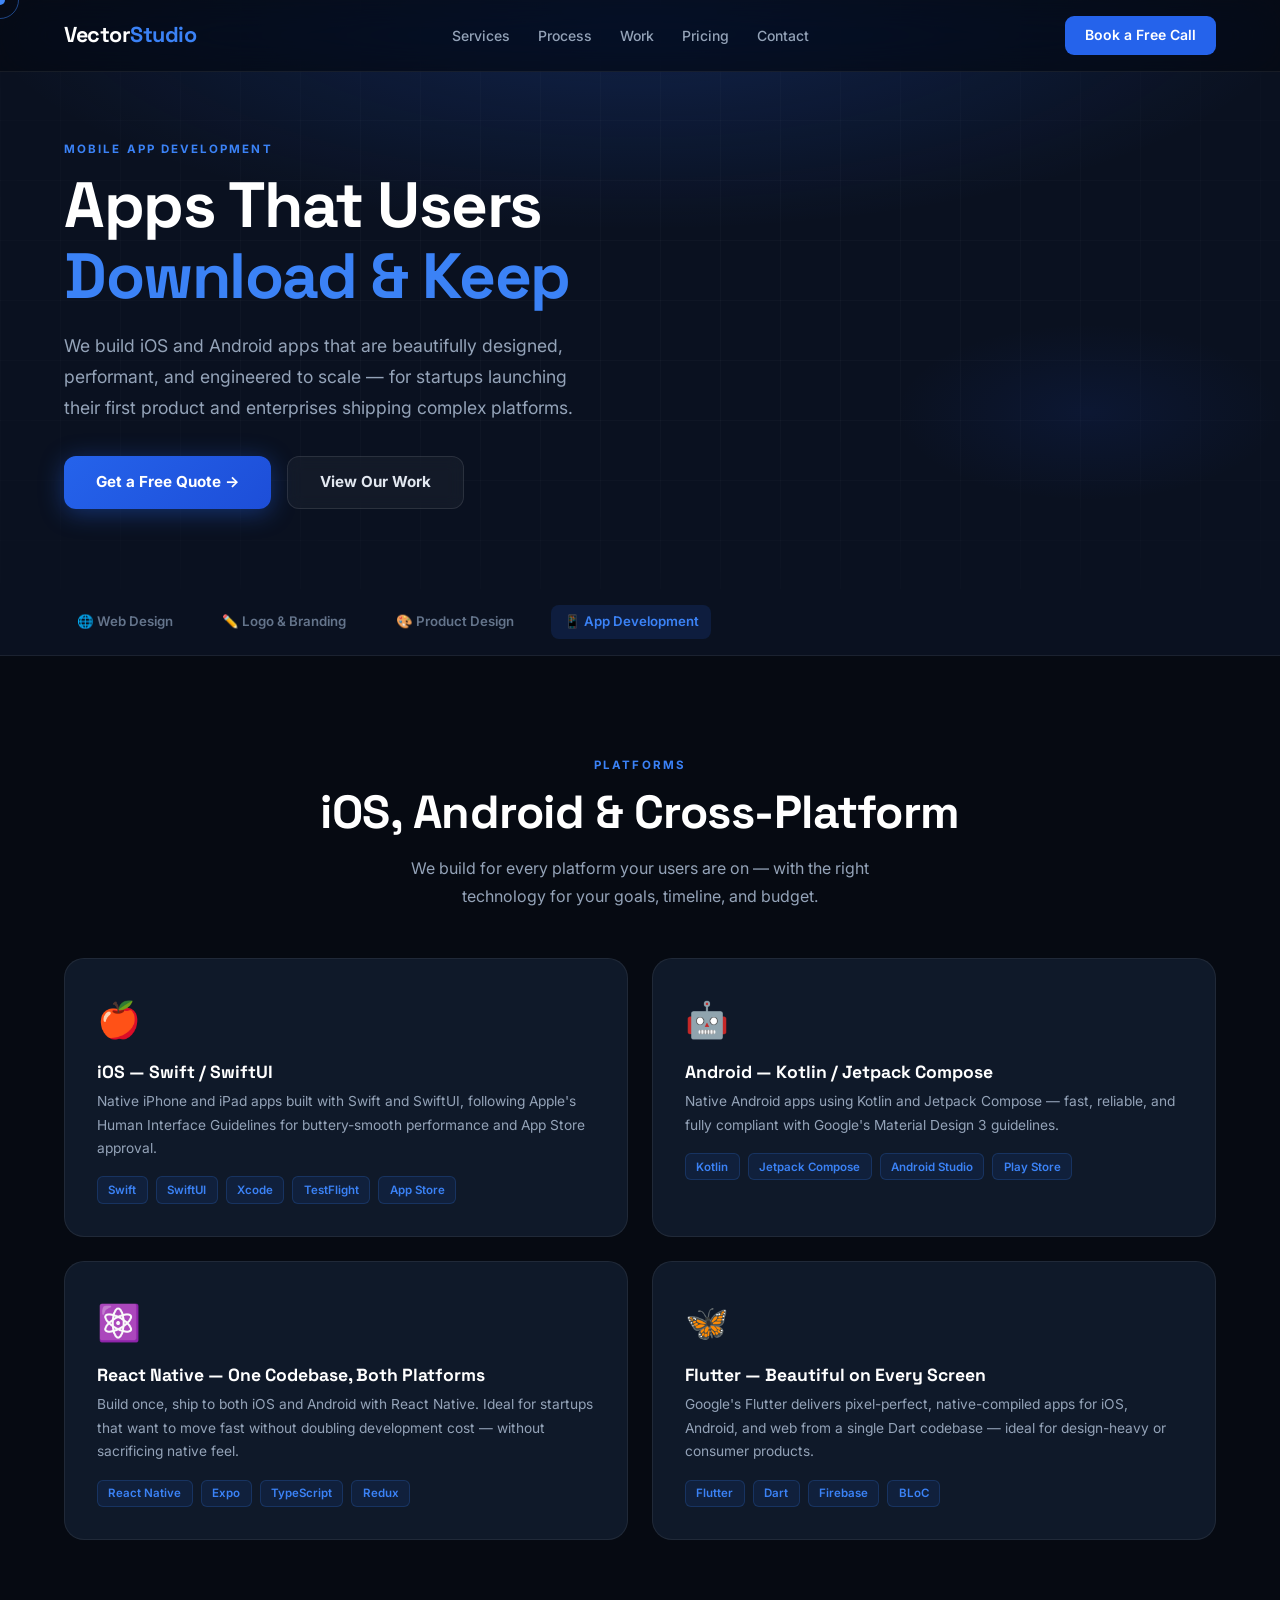
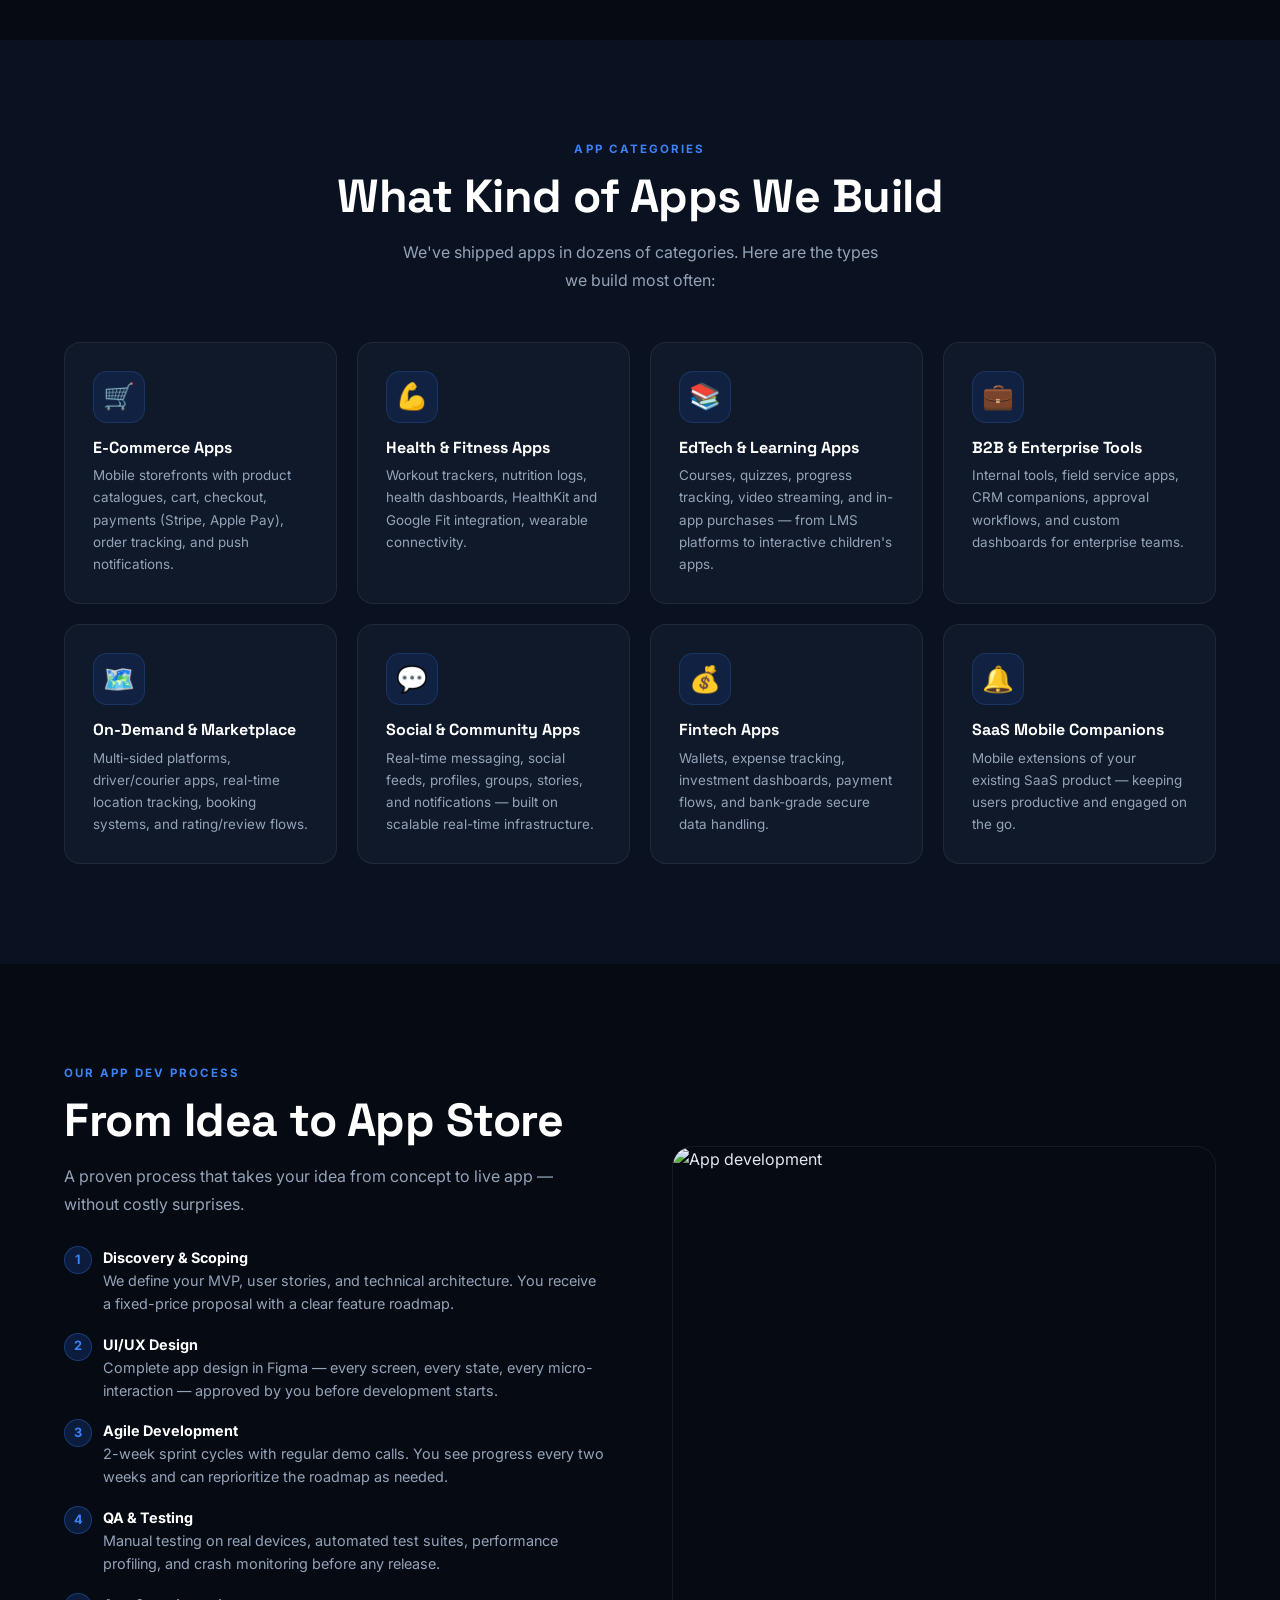
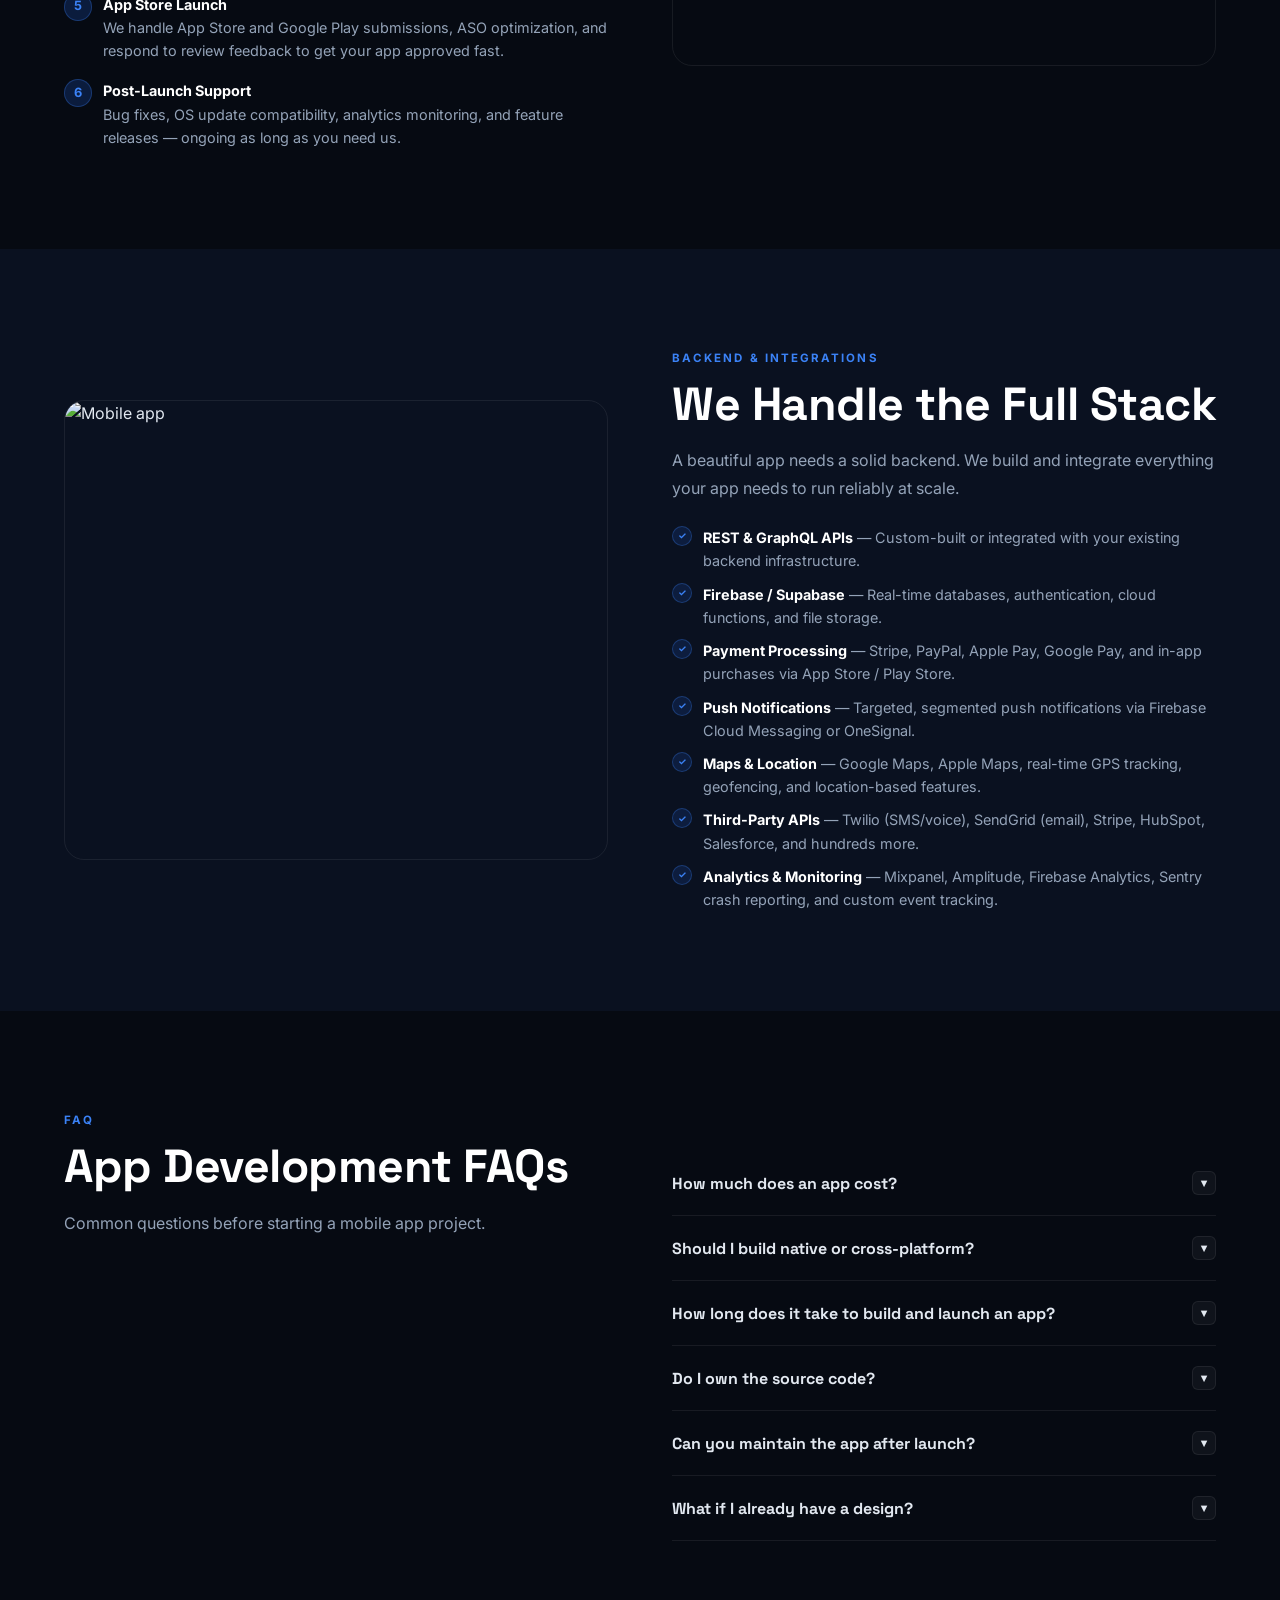
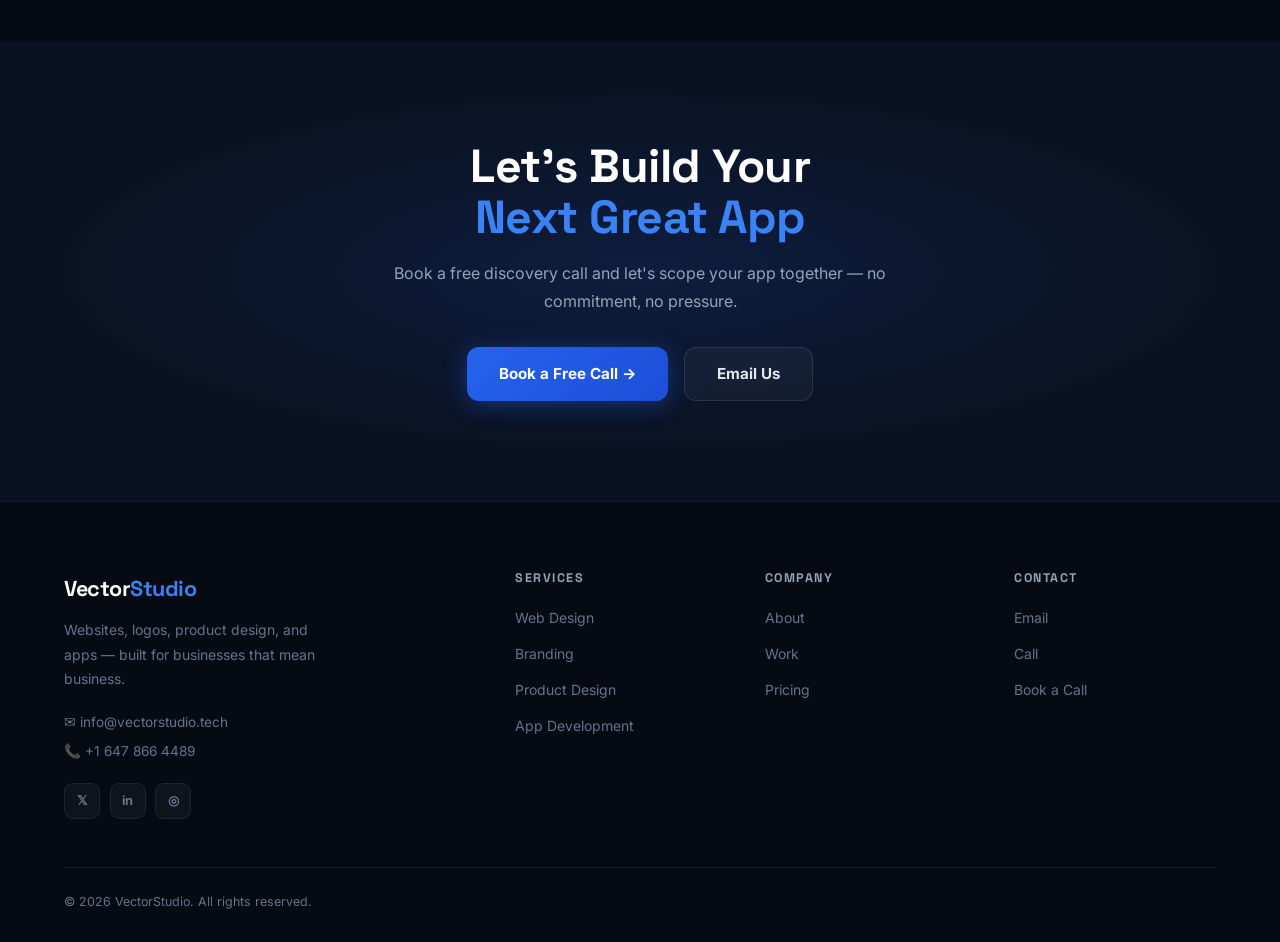
==== apps.html @ 8a6338ea "Add files via upload" ====
<!DOCTYPE html>
<html lang="en">
<head>
  <meta charset="UTF-8"/><meta name="viewport" content="width=device-width, initial-scale=1.0"/>
  <title>Mobile App Development — VectorStudio</title>
  <meta name="description" content="iOS and Android app development for businesses. Native and cross-platform apps, beautifully designed and powerfully built."/>
  <link rel="preconnect" href="https://fonts.googleapis.com"/><link rel="preconnect" href="https://fonts.gstatic.com" crossorigin/>
  <link href="https://fonts.googleapis.com/css2?family=Inter:wght@300;400;500;600;700;800;900&family=Space+Grotesk:wght@400;500;600;700;800&display=swap" rel="stylesheet"/>
  <link rel="stylesheet" href="style.css"/>
  <style>
    #services-nav{background:var(--dark-2);border-bottom:1px solid var(--glass-border);padding:1rem 5%;display:flex;gap:1.5rem;flex-wrap:wrap;overflow-x:auto;}
    #services-nav a{color:var(--text-muted);font-size:.83rem;font-weight:600;white-space:nowrap;padding:.4rem .8rem;border-radius:8px;transition:all .2s;}
    #services-nav a:hover,#services-nav a.active{background:rgba(37,99,235,.15);color:var(--blue-light);}
    .two-col{display:grid;grid-template-columns:1fr 1fr;gap:4rem;align-items:center;}
    .two-col.flip{direction:rtl;}.two-col.flip>*{direction:ltr;}
    .service-img-full{width:100%;border-radius:20px;object-fit:cover;border:1px solid var(--glass-border);}
    .checklist{list-style:none;display:flex;flex-direction:column;gap:.65rem;margin-top:1.5rem;}
    .checklist li{display:flex;align-items:flex-start;gap:.7rem;color:var(--text-dim);font-size:.9rem;line-height:1.6;}
    .platform-cards{display:grid;grid-template-columns:1fr 1fr;gap:1.5rem;margin-top:2.5rem;}
    .platform-card{background:var(--dark-3);border:1px solid var(--glass-border);border-radius:20px;padding:2rem;transition:all .4s cubic-bezier(0.23,1,.32,1);}
    .platform-card:hover{border-color:rgba(59,130,246,.3);transform:translateY(-5px);box-shadow:0 20px 48px rgba(0,0,0,.35);}
    .platform-icon{font-size:2.2rem;margin-bottom:1rem;}
    .platform-card h4{color:#fff;font-size:1.1rem;font-weight:700;margin-bottom:.5rem;}
    .platform-card p{color:var(--text-dim);font-size:.86rem;line-height:1.7;}
    .stack-row{display:flex;flex-wrap:wrap;gap:.5rem;margin-top:1rem;}
    @media(max-width:768px){.two-col{grid-template-columns:1fr;}.two-col.flip{direction:ltr;}.platform-cards{grid-template-columns:1fr;}}
  </style>
</head>
<body>
<div id="cursor"></div><div id="cursor-ring"></div><div id="scroll-progress"></div>

<nav>
  <a href="index.html" class="logo">Vector<span>Studio</span></a>
  <ul class="nav-links">
    <li><a href="index.html#services">Services</a></li>
    <li><a href="index.html#process">Process</a></li>
    <li><a href="index.html#portfolio">Work</a></li>
    <li><a href="index.html#pricing">Pricing</a></li>
    <li><a href="index.html#contact">Contact</a></li>
  </ul>
  <div class="nav-right">
    <a href="#" class="nav-cta" data-book>Book a Free Call</a>
    <button class="hamburger" id="hamburger"><span></span><span></span><span></span></button>
  </div>
</nav>
<div class="mobile-menu" id="mobileMenu">
  <ul><li><a href="index.html">Home</a></li><li><a href="index.html#portfolio">Work</a></li><li><a href="index.html#pricing">Pricing</a></li></ul>
  <div class="mob-contact"><a href="mailto:info@vectorstudio.tech">✉ info@vectorstudio.tech</a><a href="tel:+16478664489">📞 +1 647 866 4489</a></div>
  <a href="#" class="btn mob-cta" data-book>Book a Free Call →</a>
</div>

<div class="page-hero" style="background:var(--dark-2);">
  <div class="page-hero-bg"></div><div class="page-hero-grid"></div>
  <div class="page-hero-content">
    <span class="section-label">Mobile App Development</span>
    <h1>Apps That Users<br /><span style="color:var(--blue-light)">Download & Keep</span></h1>
    <p>We build iOS and Android apps that are beautifully designed, performant, and engineered to scale — for startups launching their first product and enterprises shipping complex platforms.</p>
    <div class="hero-actions">
      <a href="#" class="btn btn-primary" data-book>Get a Free Quote →</a>
      <a href="index.html#portfolio" class="btn btn-ghost">View Our Work</a>
    </div>
  </div>
</div>

<div id="services-nav">
  <a href="web-design.html">🌐 Web Design</a>
  <a href="branding.html">✏️ Logo & Branding</a>
  <a href="product-design.html">🎨 Product Design</a>
  <a href="apps.html" class="active">📱 App Development</a>
</div>

<!-- Platforms -->
<section style="background:var(--dark);">
  <div class="centered reveal" style="margin-bottom:3rem;">
    <span class="section-label">Platforms</span>
    <h2 class="section-title">iOS, Android & Cross-Platform</h2>
    <p class="section-sub">We build for every platform your users are on — with the right technology for your goals, timeline, and budget.</p>
  </div>
  <div class="platform-cards">
    <div class="platform-card reveal delay-1">
      <div class="platform-icon">🍎</div>
      <h4>iOS — Swift / SwiftUI</h4>
      <p>Native iPhone and iPad apps built with Swift and SwiftUI, following Apple's Human Interface Guidelines for buttery-smooth performance and App Store approval.</p>
      <div class="stack-row"><span class="tag">Swift</span><span class="tag">SwiftUI</span><span class="tag">Xcode</span><span class="tag">TestFlight</span><span class="tag">App Store</span></div>
    </div>
    <div class="platform-card reveal delay-2">
      <div class="platform-icon">🤖</div>
      <h4>Android — Kotlin / Jetpack Compose</h4>
      <p>Native Android apps using Kotlin and Jetpack Compose — fast, reliable, and fully compliant with Google's Material Design 3 guidelines.</p>
      <div class="stack-row"><span class="tag">Kotlin</span><span class="tag">Jetpack Compose</span><span class="tag">Android Studio</span><span class="tag">Play Store</span></div>
    </div>
    <div class="platform-card reveal delay-3">
      <div class="platform-icon">⚛️</div>
      <h4>React Native — One Codebase, Both Platforms</h4>
      <p>Build once, ship to both iOS and Android with React Native. Ideal for startups that want to move fast without doubling development cost — without sacrificing native feel.</p>
      <div class="stack-row"><span class="tag">React Native</span><span class="tag">Expo</span><span class="tag">TypeScript</span><span class="tag">Redux</span></div>
    </div>
    <div class="platform-card reveal delay-4">
      <div class="platform-icon">🦋</div>
      <h4>Flutter — Beautiful on Every Screen</h4>
      <p>Google's Flutter delivers pixel-perfect, native-compiled apps for iOS, Android, and web from a single Dart codebase — ideal for design-heavy or consumer products.</p>
      <div class="stack-row"><span class="tag">Flutter</span><span class="tag">Dart</span><span class="tag">Firebase</span><span class="tag">BLoC</span></div>
    </div>
  </div>
</section>

<!-- What we build -->
<section style="background:var(--dark-2);">
  <div class="centered reveal" style="margin-bottom:3rem;">
    <span class="section-label">App Categories</span>
    <h2 class="section-title">What Kind of Apps We Build</h2>
    <p class="section-sub">We've shipped apps in dozens of categories. Here are the types we build most often:</p>
  </div>
  <div class="features-grid">
    <div class="feature-item reveal delay-1"><div class="feature-icon">🛒</div><h4>E-Commerce Apps</h4><p>Mobile storefronts with product catalogues, cart, checkout, payments (Stripe, Apple Pay), order tracking, and push notifications.</p></div>
    <div class="feature-item reveal delay-2"><div class="feature-icon">💪</div><h4>Health & Fitness Apps</h4><p>Workout trackers, nutrition logs, health dashboards, HealthKit and Google Fit integration, wearable connectivity.</p></div>
    <div class="feature-item reveal delay-3"><div class="feature-icon">📚</div><h4>EdTech & Learning Apps</h4><p>Courses, quizzes, progress tracking, video streaming, and in-app purchases — from LMS platforms to interactive children's apps.</p></div>
    <div class="feature-item reveal delay-4"><div class="feature-icon">💼</div><h4>B2B & Enterprise Tools</h4><p>Internal tools, field service apps, CRM companions, approval workflows, and custom dashboards for enterprise teams.</p></div>
    <div class="feature-item reveal delay-1"><div class="feature-icon">🗺️</div><h4>On-Demand & Marketplace</h4><p>Multi-sided platforms, driver/courier apps, real-time location tracking, booking systems, and rating/review flows.</p></div>
    <div class="feature-item reveal delay-2"><div class="feature-icon">💬</div><h4>Social & Community Apps</h4><p>Real-time messaging, social feeds, profiles, groups, stories, and notifications — built on scalable real-time infrastructure.</p></div>
    <div class="feature-item reveal delay-3"><div class="feature-icon">💰</div><h4>Fintech Apps</h4><p>Wallets, expense tracking, investment dashboards, payment flows, and bank-grade secure data handling.</p></div>
    <div class="feature-item reveal delay-4"><div class="feature-icon">🔔</div><h4>SaaS Mobile Companions</h4><p>Mobile extensions of your existing SaaS product — keeping users productive and engaged on the go.</p></div>
  </div>
</section>

<!-- Process -->
<section style="background:var(--dark);">
  <div class="two-col">
    <div class="reveal-left">
      <span class="section-label">Our App Dev Process</span>
      <h2 class="section-title">From Idea to App Store</h2>
      <p class="section-sub" style="max-width:100%">A proven process that takes your idea from concept to live app — without costly surprises.</p>
      <ul class="checklist" style="gap:1.1rem;margin-top:1.75rem">
        <li><div class="check" style="background:rgba(37,99,235,.2);min-width:28px;width:28px;height:28px;font-size:.8rem">1</div><div><strong style="color:#fff">Discovery & Scoping</strong><br/>We define your MVP, user stories, and technical architecture. You receive a fixed-price proposal with a clear feature roadmap.</div></li>
        <li><div class="check" style="background:rgba(37,99,235,.2);min-width:28px;width:28px;height:28px;font-size:.8rem">2</div><div><strong style="color:#fff">UI/UX Design</strong><br/>Complete app design in Figma — every screen, every state, every micro-interaction — approved by you before development starts.</div></li>
        <li><div class="check" style="background:rgba(37,99,235,.2);min-width:28px;width:28px;height:28px;font-size:.8rem">3</div><div><strong style="color:#fff">Agile Development</strong><br/>2-week sprint cycles with regular demo calls. You see progress every two weeks and can reprioritize the roadmap as needed.</div></li>
        <li><div class="check" style="background:rgba(37,99,235,.2);min-width:28px;width:28px;height:28px;font-size:.8rem">4</div><div><strong style="color:#fff">QA & Testing</strong><br/>Manual testing on real devices, automated test suites, performance profiling, and crash monitoring before any release.</div></li>
        <li><div class="check" style="background:rgba(37,99,235,.2);min-width:28px;width:28px;height:28px;font-size:.8rem">5</div><div><strong style="color:#fff">App Store Launch</strong><br/>We handle App Store and Google Play submissions, ASO optimization, and respond to review feedback to get your app approved fast.</div></li>
        <li><div class="check" style="background:rgba(37,99,235,.2);min-width:28px;width:28px;height:28px;font-size:.8rem">6</div><div><strong style="color:#fff">Post-Launch Support</strong><br/>Bug fixes, OS update compatibility, analytics monitoring, and feature releases — ongoing as long as you need us.</div></li>
      </ul>
    </div>
    <div class="reveal-right">
      <img src="https://images.unsplash.com/photo-1512941937938-a272fd64f8dc?w=700&q=80&auto=format&fit=crop" alt="App development" class="service-img-full" style="height:520px"/>
    </div>
  </div>
</section>

<!-- Backend & integrations -->
<section style="background:var(--dark-2);">
  <div class="two-col flip">
    <div class="reveal-right">
      <span class="section-label">Backend & Integrations</span>
      <h2 class="section-title">We Handle the Full Stack</h2>
      <p class="section-sub" style="max-width:100%">A beautiful app needs a solid backend. We build and integrate everything your app needs to run reliably at scale.</p>
      <ul class="checklist" style="margin-top:1.5rem">
        <li><div class="check">✓</div><span><strong style="color:#fff">REST & GraphQL APIs</strong> — Custom-built or integrated with your existing backend infrastructure.</span></li>
        <li><div class="check">✓</div><span><strong style="color:#fff">Firebase / Supabase</strong> — Real-time databases, authentication, cloud functions, and file storage.</span></li>
        <li><div class="check">✓</div><span><strong style="color:#fff">Payment Processing</strong> — Stripe, PayPal, Apple Pay, Google Pay, and in-app purchases via App Store / Play Store.</span></li>
        <li><div class="check">✓</div><span><strong style="color:#fff">Push Notifications</strong> — Targeted, segmented push notifications via Firebase Cloud Messaging or OneSignal.</span></li>
        <li><div class="check">✓</div><span><strong style="color:#fff">Maps & Location</strong> — Google Maps, Apple Maps, real-time GPS tracking, geofencing, and location-based features.</span></li>
        <li><div class="check">✓</div><span><strong style="color:#fff">Third-Party APIs</strong> — Twilio (SMS/voice), SendGrid (email), Stripe, HubSpot, Salesforce, and hundreds more.</span></li>
        <li><div class="check">✓</div><span><strong style="color:#fff">Analytics & Monitoring</strong> — Mixpanel, Amplitude, Firebase Analytics, Sentry crash reporting, and custom event tracking.</span></li>
      </ul>
    </div>
    <div class="reveal-left">
      <img src="https://images.unsplash.com/photo-1571019613454-1cb2f99b2d8b?w=700&q=80&auto=format&fit=crop" alt="Mobile app" class="service-img-full" style="height:460px"/>
    </div>
  </div>
</section>

<!-- FAQ -->
<section style="background:var(--dark);">
  <div class="two-col" style="gap:4rem;align-items:start;">
    <div class="reveal-left">
      <span class="section-label">FAQ</span>
      <h2 class="section-title">App Development FAQs</h2>
      <p class="section-sub" style="max-width:100%">Common questions before starting a mobile app project.</p>
    </div>
    <div class="faq-list reveal-right">
      <div class="faq-item"><button class="faq-q">How much does an app cost? <span class="faq-chevron">▼</span></button><div class="faq-a">App costs vary widely by complexity. A simple MVP with 5–10 screens typically starts from $15,000–$30,000. A full-featured app with backend, authentication, payments, and real-time features ranges from $30,000–$100,000+. We scope every project individually — book a call and we'll give you a real number.</div></div>
      <div class="faq-item"><button class="faq-q">Should I build native or cross-platform? <span class="faq-chevron">▼</span></button><div class="faq-a">It depends. Native (Swift/Kotlin) gives best performance and full platform feature access — ideal for complex or hardware-intensive apps. React Native / Flutter are faster and more affordable — ideal for most consumer and business apps. We'll recommend the right approach for your specific use case.</div></div>
      <div class="faq-item"><button class="faq-q">How long does it take to build and launch an app? <span class="faq-chevron">▼</span></button><div class="faq-a">A simple MVP takes 6–10 weeks. A full-featured app takes 3–6 months. App Store review typically takes 1–7 days. We build in buffer time and give you a realistic launch date from day one.</div></div>
      <div class="faq-item"><button class="faq-q">Do I own the source code? <span class="faq-chevron">▼</span></button><div class="faq-a">Yes — 100% ownership of all code, designs, and assets upon final payment. We also hand over full access to all repository, backend, and app store accounts.</div></div>
      <div class="faq-item"><button class="faq-q">Can you maintain the app after launch? <span class="faq-chevron">▼</span></button><div class="faq-a">Yes. We offer monthly retainer packages for bug fixes, OS compatibility updates (new iOS/Android versions), new features, and performance monitoring. Enterprise clients get SLA-backed support.</div></div>
      <div class="faq-item"><button class="faq-q">What if I already have a design? <span class="faq-chevron">▼</span></button><div class="faq-a">Perfect — we can build from your existing Figma designs. We'll review them for development feasibility, flag any issues, and get straight into building.</div></div>
    </div>
  </div>
</section>

<section style="background:var(--dark-2);text-align:center;position:relative;overflow:hidden;">
  <div style="position:absolute;inset:0;background:radial-gradient(ellipse 70% 60% at 50% 50%,rgba(37,99,235,.15) 0%,transparent 70%);pointer-events:none;"></div>
  <h2 class="section-title reveal" style="position:relative;">Let's Build Your<br /><span style="color:var(--blue-light)">Next Great App</span></h2>
  <p class="section-sub reveal" style="margin:0 auto 2rem;position:relative;">Book a free discovery call and let's scope your app together — no commitment, no pressure.</p>
  <div class="hero-actions centered-actions reveal" style="justify-content:center;position:relative;">
    <a href="#" class="btn btn-primary" data-book>Book a Free Call →</a>
    <a href="mailto:info@vectorstudio.tech" class="btn btn-ghost">Email Us</a>
  </div>
</section>

<footer>
  <div class="footer-grid">
    <div class="footer-brand"><a href="index.html" class="logo">Vector<span>Studio</span></a><p>Websites, logos, product design, and apps — built for businesses that mean business.</p><div class="footer-contact"><a href="mailto:info@vectorstudio.tech">✉ info@vectorstudio.tech</a><a href="tel:+16478664489">📞 +1 647 866 4489</a></div><div class="social-links"><a href="#" class="social-link">𝕏</a><a href="#" class="social-link">in</a><a href="#" class="social-link">◎</a></div></div>
    <div class="footer-col"><h5>Services</h5><ul><li><a href="web-design.html">Web Design</a></li><li><a href="branding.html">Branding</a></li><li><a href="product-design.html">Product Design</a></li><li><a href="apps.html">App Development</a></li></ul></div>
    <div class="footer-col"><h5>Company</h5><ul><li><a href="index.html#why">About</a></li><li><a href="index.html#portfolio">Work</a></li><li><a href="index.html#pricing">Pricing</a></li></ul></div>
    <div class="footer-col"><h5>Contact</h5><ul><li><a href="mailto:info@vectorstudio.tech">Email</a></li><li><a href="tel:+16478664489">Call</a></li><li><a href="#" data-book>Book a Call</a></li></ul></div>
  </div>
  <div class="footer-bottom"><p>© 2026 VectorStudio. All rights reserved.</p></div>
</footer>

<div class="modal-backdrop" id="bookingModal">
  <div class="modal" role="dialog" aria-modal="true">
    <button class="modal-close">✕</button>
    <div id="formBody">
      <h3>Book Your Free Discovery Call</h3>
      <p class="modal-sub">Tell us about your app idea and we'll confirm your slot within 24 hours.</p>
      <form id="bookingForm">
        <input type="text" name="_honey" style="display:none"/>
        <div class="form-grid">
          <div class="form-group"><label>Full Name *</label><input type="text" name="Full Name" placeholder="Jane Smith" required/></div>
          <div class="form-group"><label>Email *</label><input type="email" name="Email" placeholder="jane@company.com" required/></div>
          <div class="form-group"><label>Phone</label><input type="tel" name="Phone" placeholder="+1 000 000 0000"/></div>
          <div class="form-group"><label>Business Name *</label><input type="text" name="Business Name" placeholder="Acme Corp" required/></div>
          <div class="form-group full"><label>Platform</label><select name="Platform"><option>iOS (iPhone/iPad)</option><option>Android</option><option>Both iOS & Android</option><option>Not sure yet</option></select></div>
          <div class="form-group full"><label>App Description *</label><textarea name="Project Details" placeholder="Describe your app idea, target users, key features, and any existing designs or specs…" required></textarea></div>
          <div class="form-group"><label>Preferred Date *</label><input type="date" name="Preferred Date" required/></div>
          <div class="form-group"><label>Preferred Time *</label><select name="Preferred Time" required><option value="" disabled selected>Choose…</option><option>Morning 9AM–12PM</option><option>Afternoon 12PM–5PM</option><option>Evening 5PM–7PM</option></select></div>
        </div>
        <button type="submit" class="btn-submit" id="submitBtn">Book My Appointment →</button>
      </form>
    </div>
    <div class="form-success" id="formSuccess"><div class="success-icon">✓</div><h4>You're booked in!</h4><p>We'll confirm at <strong>info@vectorstudio.tech</strong> within 24 hours.</p></div>
  </div>
</div>
<script src="script.js"></script>
</body>
</html>
---- style.css ----
/* ============================================================
   VectorStudio — Shared Stylesheet
   vectorstudio.tech | info@vectorstudio.tech
   ============================================================ */

:root {
  --blue: #2563eb;
  --blue-light: #3b82f6;
  --blue-glow: rgba(59,130,246,0.4);
  --dark: #060a12;
  --dark-2: #0a1120;
  --dark-3: #0f1929;
  --dark-4: #182234;
  --glass: rgba(255,255,255,0.04);
  --glass-border: rgba(255,255,255,0.07);
  --text: #e2e8f0;
  --text-muted: #64748b;
  --text-dim: #94a3b8;
  --radius: 16px;
  --nav-h: 72px;
}

/* ── RESET ── */
*, *::before, *::after { box-sizing: border-box; margin: 0; padding: 0; }
html { scroll-behavior: smooth; font-size: 16px; }
body {
  font-family: 'Inter', sans-serif;
  background: var(--dark);
  color: var(--text);
  overflow-x: hidden;
  line-height: 1.6;
}
img { max-width: 100%; display: block; }
a { color: inherit; text-decoration: none; }

/* ── TYPOGRAPHY ── */
h1, h2, h3, h4, h5 {
  font-family: 'Space Grotesk', sans-serif;
  line-height: 1.1;
}

/* ── CURSOR (desktop only) ── */
@media (pointer: fine) {
  body { cursor: none; }
  #cursor {
    width: 10px; height: 10px;
    background: var(--blue-light);
    border-radius: 50%;
    position: fixed; pointer-events: none; z-index: 9999;
    transform: translate(-50%,-50%);
    mix-blend-mode: screen;
    transition: width .25s, height .25s, background .25s;
  }
  #cursor-ring {
    width: 38px; height: 38px;
    border: 1.5px solid rgba(59,130,246,0.5);
    border-radius: 50%;
    position: fixed; pointer-events: none; z-index: 9998;
    transform: translate(-50%,-50%);
    transition: width .3s, height .3s, border-color .3s;
  }
  body:has(a:hover) #cursor,
  body:has(button:hover) #cursor { width: 18px; height: 18px; background: #60a5fa; }
  body:has(a:hover) #cursor-ring,
  body:has(button:hover) #cursor-ring { width: 54px; height: 54px; border-color: rgba(96,165,250,0.35); }
}

/* ── SCROLL PROGRESS ── */
#scroll-progress {
  position: fixed; top: 0; left: 0; height: 2px; z-index: 500;
  background: linear-gradient(90deg, var(--blue), #60a5fa);
  width: 0%; box-shadow: 0 0 8px var(--blue-glow);
  transition: width .1s linear;
}

/* ── NAV ── */
nav {
  position: fixed; top: 0; left: 0; right: 0; z-index: 300;
  display: flex; align-items: center; justify-content: space-between;
  padding: 0 5%; height: var(--nav-h);
  background: rgba(6,10,18,0.75);
  backdrop-filter: blur(24px) saturate(180%);
  border-bottom: 1px solid var(--glass-border);
}
.logo {
  font-family: 'Space Grotesk', sans-serif;
  font-size: 1.35rem; font-weight: 800; letter-spacing: -0.5px; color: #fff;
}
.logo span { color: var(--blue-light); }
.nav-links { display: flex; gap: 1.75rem; list-style: none; }
.nav-links a {
  color: var(--text-dim); font-size: 0.875rem; font-weight: 500;
  position: relative; transition: color .2s; padding: 4px 0;
}
.nav-links a::after {
  content: ''; position: absolute; bottom: -2px; left: 0; right: 0;
  height: 2px; background: var(--blue-light); border-radius: 2px;
  transform: scaleX(0); transition: transform .25s;
}
.nav-links a:hover { color: #fff; }
.nav-links a:hover::after, .nav-links a.active::after { transform: scaleX(1); }
.nav-links a.active { color: #fff; }

.nav-right { display: flex; align-items: center; gap: 1rem; }
.nav-cta {
  background: var(--blue); color: #fff;
  padding: 0.5rem 1.25rem; border-radius: 9px;
  font-size: 0.875rem; font-weight: 600;
  transition: background .2s, box-shadow .2s, transform .2s;
  white-space: nowrap;
}
.nav-cta:hover {
  background: var(--blue-light);
  box-shadow: 0 0 22px var(--blue-glow);
  transform: translateY(-1px);
}

/* Hamburger */
.hamburger {
  display: none; background: none; border: none; cursor: pointer;
  padding: 6px; flex-direction: column; gap: 5px;
}
.hamburger span {
  display: block; width: 22px; height: 2px;
  background: var(--text); border-radius: 2px;
  transition: transform .3s, opacity .3s;
}
.hamburger.open span:nth-child(1) { transform: translateY(7px) rotate(45deg); }
.hamburger.open span:nth-child(2) { opacity: 0; }
.hamburger.open span:nth-child(3) { transform: translateY(-7px) rotate(-45deg); }

/* Mobile drawer */
.mobile-menu {
  display: none; position: fixed;
  top: var(--nav-h); left: 0; right: 0; bottom: 0;
  background: rgba(6,10,18,0.97);
  backdrop-filter: blur(20px);
  z-index: 299; flex-direction: column;
  padding: 2rem 5%;
  transform: translateX(100%);
  transition: transform .35s cubic-bezier(0.16,1,0.3,1);
}
.mobile-menu.open { transform: translateX(0); }
.mobile-menu ul { list-style: none; display: flex; flex-direction: column; gap: 0; }
.mobile-menu ul li a {
  display: block; color: var(--text-dim);
  font-size: 1.5rem; font-weight: 700;
  padding: 0.9rem 0;
  border-bottom: 1px solid var(--glass-border);
  transition: color .2s, transform .2s;
}
.mobile-menu ul li a:hover { color: #fff; transform: translateX(6px); }
.mobile-menu .mob-contact {
  margin-top: 2rem; display: flex; flex-direction: column; gap: 1rem;
}
.mobile-menu .mob-contact a {
  color: var(--text-muted); font-size: 0.95rem; display: flex; align-items: center; gap: 0.6rem;
}
.mobile-menu .mob-contact a:hover { color: var(--blue-light); }
.mobile-menu .mob-cta {
  margin-top: 2rem;
  background: var(--blue); color: #fff;
  padding: 1rem; border-radius: 12px;
  text-align: center; font-size: 1rem; font-weight: 700;
}

/* ── BUTTONS ── */
.btn {
  display: inline-flex; align-items: center; justify-content: center;
  gap: 0.5rem; font-family: 'Inter', sans-serif;
  font-weight: 700; border-radius: 12px; transition: all .3s;
  text-decoration: none; border: none; cursor: pointer;
}
.btn-primary {
  background: linear-gradient(135deg, #2563eb, #1d4ed8);
  color: #fff; padding: 0.85rem 2rem; font-size: 0.95rem;
  box-shadow: 0 4px 24px rgba(37,99,235,0.4);
}
.btn-primary:hover {
  box-shadow: 0 8px 36px rgba(37,99,235,0.6);
  transform: translateY(-3px) scale(1.02);
}
.btn-ghost {
  background: var(--glass); color: var(--text);
  border: 1px solid rgba(255,255,255,0.1);
  padding: 0.85rem 2rem; font-size: 0.95rem;
  backdrop-filter: blur(8px);
}
.btn-ghost:hover {
  background: rgba(255,255,255,0.08);
  border-color: rgba(59,130,246,0.4);
  transform: translateY(-3px);
}
.btn-outline {
  background: transparent; color: var(--text);
  border: 1px solid var(--glass-border);
  padding: 0.85rem 2rem; font-size: 0.95rem;
}
.btn-outline:hover { border-color: rgba(59,130,246,0.4); color: #fff; transform: translateY(-2px); }

/* ── SECTION ── */
section { padding: 100px 5%; }
.section-label {
  font-size: 0.72rem; font-weight: 700; letter-spacing: .18em;
  text-transform: uppercase; color: var(--blue-light); margin-bottom: 0.75rem;
  display: block;
}
.section-title {
  font-size: clamp(1.8rem, 4vw, 2.9rem);
  font-weight: 800; letter-spacing: -0.5px; color: #fff; margin-bottom: 1rem;
}
.section-sub { color: var(--text-dim); font-size: 1rem; max-width: 500px; line-height: 1.75; }
.centered { text-align: center; }
.centered .section-sub { margin: 0 auto; }

/* ── TAGS ── */
.tag {
  background: rgba(37,99,235,0.1); border: 1px solid rgba(59,130,246,0.2);
  color: var(--blue-light); padding: 0.22rem 0.65rem;
  border-radius: 6px; font-size: 0.72rem; font-weight: 600;
  display: inline-block;
}

/* ── CHECK BADGE ── */
.check {
  width: 20px; height: 20px; border-radius: 50%; min-width: 20px;
  background: rgba(37,99,235,0.15); border: 1px solid rgba(59,130,246,0.3);
  display: inline-flex; align-items: center; justify-content: center;
  font-size: 0.6rem; color: var(--blue-light); font-weight: 700;
}

/* ── REVEAL ANIMATIONS ── */
.reveal {
  opacity: 0; transform: translateY(30px);
  transition: opacity .7s cubic-bezier(0.16,1,.3,1), transform .7s cubic-bezier(0.16,1,.3,1);
}
.reveal-left {
  opacity: 0; transform: translateX(-36px);
  transition: opacity .7s cubic-bezier(0.16,1,.3,1), transform .7s cubic-bezier(0.16,1,.3,1);
}
.reveal-right {
  opacity: 0; transform: translateX(36px);
  transition: opacity .7s cubic-bezier(0.16,1,.3,1), transform .7s cubic-bezier(0.16,1,.3,1);
}
.reveal.visible, .reveal-left.visible, .reveal-right.visible { opacity: 1; transform: none; }
.delay-1 { transition-delay: .1s; }
.delay-2 { transition-delay: .2s; }
.delay-3 { transition-delay: .3s; }
.delay-4 { transition-delay: .4s; }

/* ── CARD BASE ── */
.card {
  background: var(--dark-3); border: 1px solid var(--glass-border);
  border-radius: 20px;
}
.card:hover { border-color: rgba(59,130,246,0.25); }

/* ── FOOTER ── */
footer {
  background: var(--dark); border-top: 1px solid var(--glass-border);
  padding: 70px 5% 30px;
}
.footer-grid {
  display: grid; grid-template-columns: 2fr 1fr 1fr 1fr;
  gap: 3rem; margin-bottom: 3rem;
}
.footer-brand p { color: var(--text-muted); font-size: 0.875rem; line-height: 1.75; margin-top: 0.75rem; max-width: 280px; }
.footer-contact { margin-top: 1.25rem; display: flex; flex-direction: column; gap: 0.5rem; }
.footer-contact a { color: var(--text-muted); font-size: 0.85rem; display: flex; align-items: center; gap: 0.5rem; transition: color .2s; }
.footer-contact a:hover { color: var(--blue-light); }
.footer-col h5 {
  font-size: 0.78rem; font-weight: 700; text-transform: uppercase;
  letter-spacing: .12em; color: var(--text-dim); margin-bottom: 1.25rem;
}
.footer-col ul { list-style: none; display: flex; flex-direction: column; gap: 0.65rem; }
.footer-col ul li a { color: var(--text-muted); font-size: 0.875rem; transition: color .2s, transform .2s; display: inline-block; }
.footer-col ul li a:hover { color: var(--text); transform: translateX(3px); }
.footer-bottom {
  border-top: 1px solid var(--glass-border); padding-top: 1.5rem;
  display: flex; justify-content: space-between; align-items: center;
  flex-wrap: wrap; gap: 1rem;
}
.footer-bottom p { font-size: 0.78rem; color: var(--text-muted); }
.footer-bottom a { color: var(--blue-light); }
.social-links { display: flex; gap: 0.6rem; margin-top: 1.25rem; }
.social-link {
  width: 36px; height: 36px;
  background: var(--glass); border: 1px solid var(--glass-border);
  border-radius: 9px; display: flex; align-items: center; justify-content: center;
  color: var(--text-muted); font-size: 0.8rem; font-weight: 700;
  transition: all .3s;
}
.social-link:hover {
  background: rgba(37,99,235,0.15); border-color: rgba(59,130,246,0.4);
  color: var(--blue-light); transform: translateY(-2px);
}

/* ── BOOKING MODAL ── */
.modal-backdrop {
  position: fixed; inset: 0; background: rgba(0,0,0,0.75);
  backdrop-filter: blur(8px); z-index: 1000;
  display: flex; align-items: center; justify-content: center;
  padding: 1rem;
  opacity: 0; pointer-events: none;
  transition: opacity .3s;
}
.modal-backdrop.open { opacity: 1; pointer-events: all; }
.modal {
  background: var(--dark-3); border: 1px solid var(--glass-border);
  border-radius: 24px; width: 100%; max-width: 620px;
  max-height: 90vh; overflow-y: auto;
  padding: 2.5rem;
  transform: scale(0.92) translateY(20px);
  transition: transform .35s cubic-bezier(0.34,1.56,0.64,1);
  position: relative;
}
.modal-backdrop.open .modal { transform: scale(1) translateY(0); }
.modal-close {
  position: absolute; top: 1.25rem; right: 1.25rem;
  background: var(--glass); border: 1px solid var(--glass-border);
  border-radius: 8px; width: 34px; height: 34px;
  display: flex; align-items: center; justify-content: center;
  cursor: pointer; color: var(--text-muted); font-size: 1.1rem;
  transition: all .2s;
}
.modal-close:hover { background: rgba(255,255,255,0.1); color: #fff; }
.modal h3 { font-size: 1.5rem; font-weight: 800; color: #fff; margin-bottom: 0.4rem; }
.modal p.modal-sub { color: var(--text-dim); font-size: 0.875rem; margin-bottom: 1.75rem; }

/* Form elements */
.form-grid { display: grid; grid-template-columns: 1fr 1fr; gap: 1rem; }
.form-group { display: flex; flex-direction: column; gap: 0.4rem; }
.form-group.full { grid-column: 1/-1; }
.form-group label {
  font-size: 0.8rem; font-weight: 600; color: var(--text-dim);
  letter-spacing: 0.02em;
}
.form-group input,
.form-group select,
.form-group textarea {
  background: rgba(255,255,255,0.05);
  border: 1px solid rgba(255,255,255,0.1);
  border-radius: 10px; padding: 0.7rem 0.9rem;
  color: var(--text); font-family: 'Inter', sans-serif; font-size: 0.9rem;
  outline: none; transition: border-color .2s, box-shadow .2s;
  width: 100%;
}
.form-group input:focus,
.form-group select:focus,
.form-group textarea:focus {
  border-color: rgba(59,130,246,0.5);
  box-shadow: 0 0 0 3px rgba(37,99,235,0.12);
}
.form-group select { appearance: none; cursor: pointer; }
.form-group select option { background: var(--dark-3); }
.form-group textarea { resize: vertical; min-height: 90px; }
.form-row { display: grid; grid-template-columns: 1fr 1fr; gap: 1rem; }

.btn-submit {
  width: 100%; padding: 0.95rem; border-radius: 12px; margin-top: 1.25rem;
  background: linear-gradient(135deg, #2563eb, #1d4ed8); color: #fff;
  font-family: 'Inter', sans-serif; font-size: 1rem; font-weight: 700;
  border: none; cursor: pointer;
  transition: all .3s; box-shadow: 0 4px 20px rgba(37,99,235,0.35);
}
.btn-submit:hover { box-shadow: 0 8px 32px rgba(37,99,235,0.55); transform: translateY(-2px); }
.btn-submit:disabled { opacity: 0.6; cursor: not-allowed; transform: none; }

.form-success {
  text-align: center; padding: 2rem 0;
  display: none;
}
.form-success .success-icon {
  width: 64px; height: 64px; border-radius: 50%;
  background: rgba(37,99,235,0.15); border: 2px solid rgba(59,130,246,0.4);
  display: flex; align-items: center; justify-content: center;
  font-size: 1.8rem; margin: 0 auto 1rem;
  animation: popIn .5s cubic-bezier(0.34,1.56,0.64,1);
}
@keyframes popIn { from { transform: scale(0); } to { transform: scale(1); } }
.form-success h4 { font-size: 1.3rem; color: #fff; margin-bottom: 0.5rem; }
.form-success p { color: var(--text-dim); font-size: 0.9rem; }

/* ── HERO (shared page hero) ── */
.page-hero {
  min-height: 65vh; display: flex; align-items: center;
  padding: 140px 5% 80px;
  position: relative; overflow: hidden;
}
.page-hero-bg {
  position: absolute; inset: 0; pointer-events: none;
  background:
    radial-gradient(ellipse 80% 60% at 50% 0%, rgba(37,99,235,0.22) 0%, transparent 65%),
    radial-gradient(ellipse 30% 30% at 85% 70%, rgba(29,78,216,0.1) 0%, transparent 50%);
}
.page-hero-grid {
  position: absolute; inset: 0; pointer-events: none;
  background-image:
    linear-gradient(rgba(255,255,255,0.025) 1px, transparent 1px),
    linear-gradient(90deg, rgba(255,255,255,0.025) 1px, transparent 1px);
  background-size: 60px 60px;
  mask-image: radial-gradient(ellipse 90% 80% at 50% 50%, black 30%, transparent 100%);
}
.page-hero-content { position: relative; max-width: 700px; }
.page-hero h1 { font-size: clamp(2.4rem, 5vw, 4rem); font-weight: 800; letter-spacing: -1.5px; color: #fff; margin-bottom: 1.25rem; }
.page-hero p { font-size: 1.1rem; color: var(--text-dim); line-height: 1.75; max-width: 540px; margin-bottom: 2rem; }
.hero-actions { display: flex; gap: 1rem; flex-wrap: wrap; }

/* ── SERVICE DETAIL PAGE ── */
.features-grid { display: grid; grid-template-columns: repeat(auto-fit, minmax(240px, 1fr)); gap: 1.25rem; margin-top: 3rem; }
.feature-item {
  background: var(--dark-3); border: 1px solid var(--glass-border);
  border-radius: 16px; padding: 1.75rem;
  transition: all .35s cubic-bezier(0.23,1,.32,1);
}
.feature-item:hover {
  border-color: rgba(59,130,246,0.3); transform: translateY(-4px);
  box-shadow: 0 16px 40px rgba(0,0,0,.35);
}
.feature-icon {
  font-size: 1.6rem; margin-bottom: 1rem;
  display: inline-flex; align-items: center; justify-content: center;
  width: 52px; height: 52px; background: rgba(37,99,235,0.12);
  border: 1px solid rgba(59,130,246,0.2); border-radius: 14px;
  transition: transform .3s cubic-bezier(0.34,1.56,0.64,1);
}
.feature-item:hover .feature-icon { transform: scale(1.15) rotate(5deg); }
.feature-item h4 { font-size: 1rem; font-weight: 700; color: #fff; margin-bottom: 0.5rem; }
.feature-item p { color: var(--text-dim); font-size: 0.84rem; line-height: 1.65; }

/* FAQ */
.faq-list { display: flex; flex-direction: column; gap: 0; margin-top: 2.5rem; }
.faq-item {
  border-bottom: 1px solid var(--glass-border); overflow: hidden;
}
.faq-q {
  width: 100%; background: none; border: none; color: var(--text);
  font-family: 'Space Grotesk', sans-serif; font-size: 1rem; font-weight: 700;
  text-align: left; padding: 1.25rem 0; cursor: pointer;
  display: flex; justify-content: space-between; align-items: center; gap: 1rem;
  transition: color .2s;
}
.faq-q:hover { color: var(--blue-light); }
.faq-chevron {
  width: 24px; height: 24px; min-width: 24px; border-radius: 6px;
  background: var(--glass); border: 1px solid var(--glass-border);
  display: flex; align-items: center; justify-content: center;
  font-size: 0.7rem; transition: transform .3s, background .2s;
}
.faq-item.open .faq-chevron { transform: rotate(180deg); background: rgba(37,99,235,0.2); }
.faq-a {
  color: var(--text-dim); font-size: 0.9rem; line-height: 1.75;
  max-height: 0; overflow: hidden;
  transition: max-height .4s cubic-bezier(0.16,1,.3,1), padding .3s;
  padding: 0;
}
.faq-item.open .faq-a { max-height: 300px; padding-bottom: 1.25rem; }

/* ── RESPONSIVE ── */
@media (max-width: 1024px) {
  .footer-grid { grid-template-columns: 1fr 1fr; }
  .footer-brand { grid-column: 1/-1; }
}
@media (max-width: 768px) {
  :root { --nav-h: 64px; }
  section { padding: 70px 5%; }
  .nav-links { display: none; }
  .hamburger { display: flex; }
  .mobile-menu { display: flex; }
  .form-grid, .form-row { grid-template-columns: 1fr; }
  .modal { padding: 1.75rem; }
  .page-hero { min-height: auto; padding: 110px 5% 60px; }
}
@media (max-width: 480px) {
  section { padding: 60px 5%; }
  .footer-grid { grid-template-columns: 1fr; }
  .btn-primary, .btn-ghost, .btn-outline { padding: 0.8rem 1.5rem; font-size: 0.9rem; }
  .modal { padding: 1.25rem; border-radius: 16px; }
  .hero-actions { flex-direction: column; align-items: flex-start; }
  .hero-actions.centered-actions { align-items: center; }
}
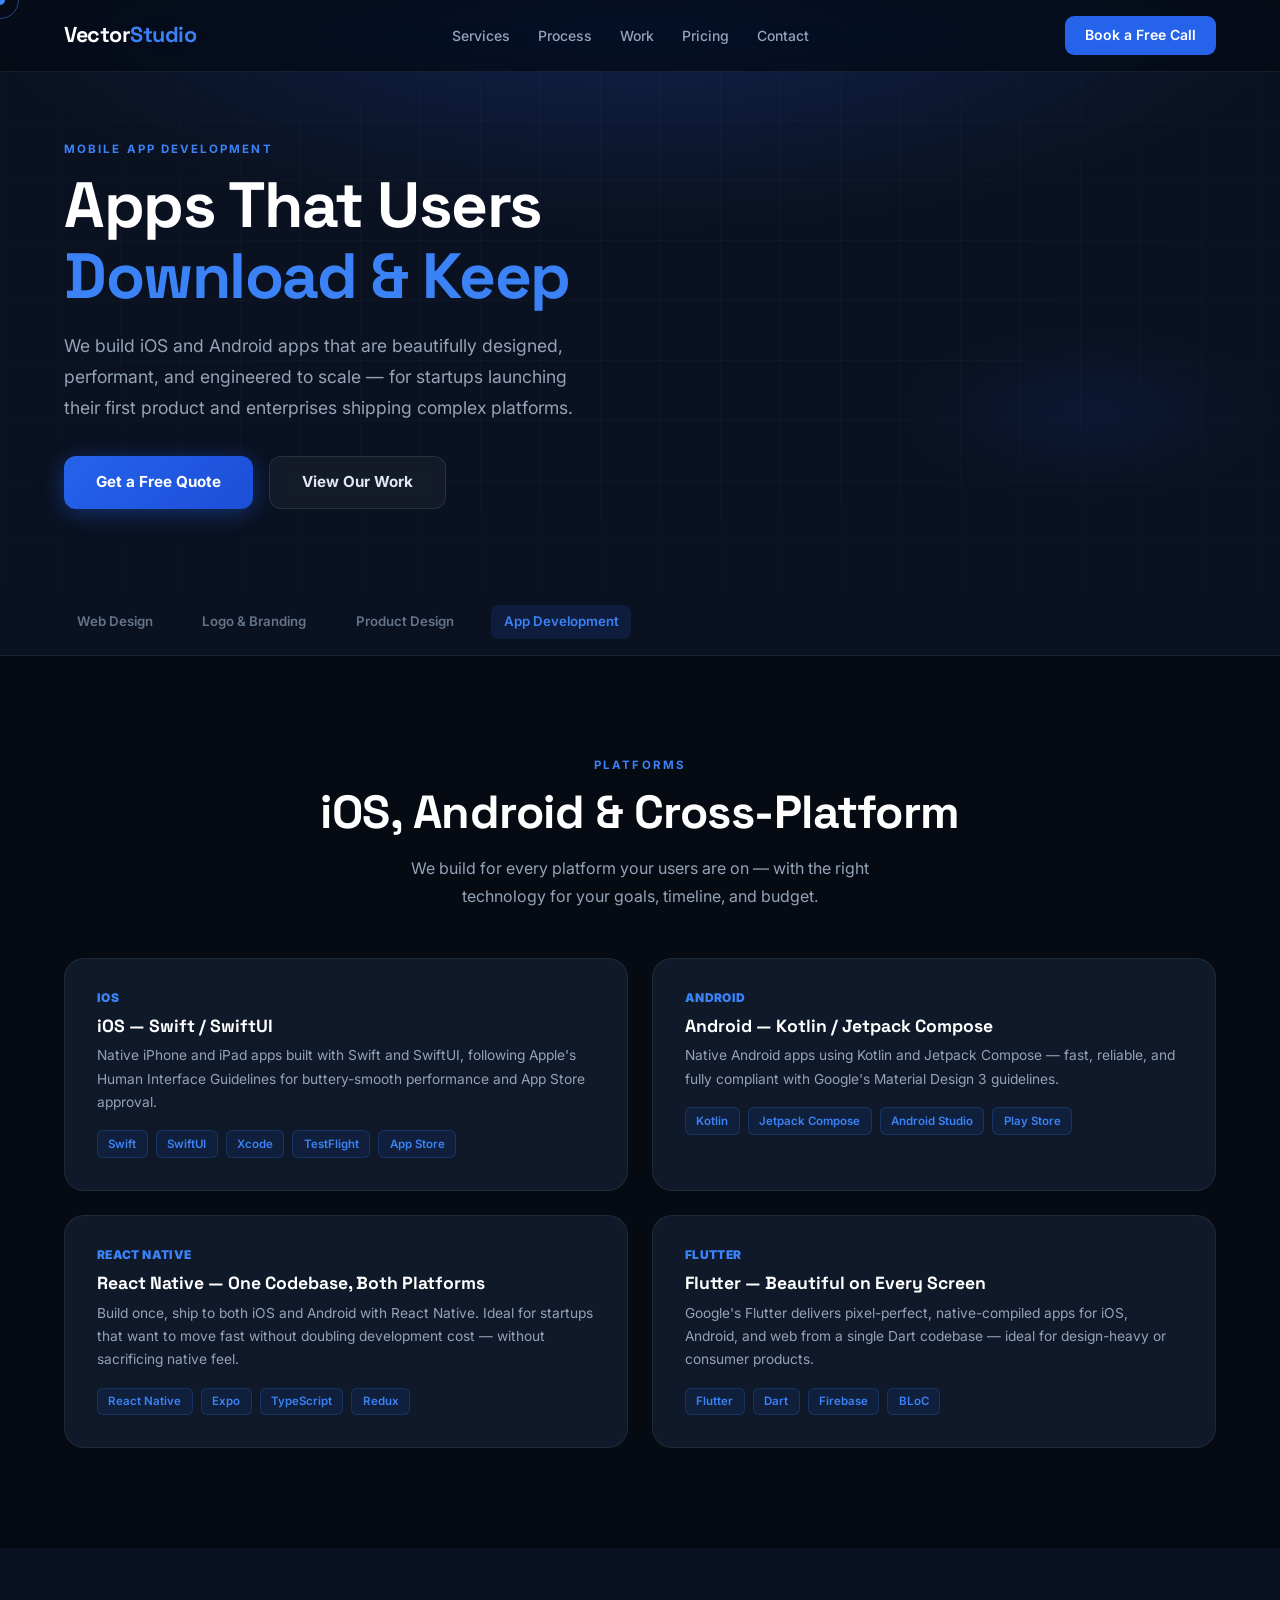
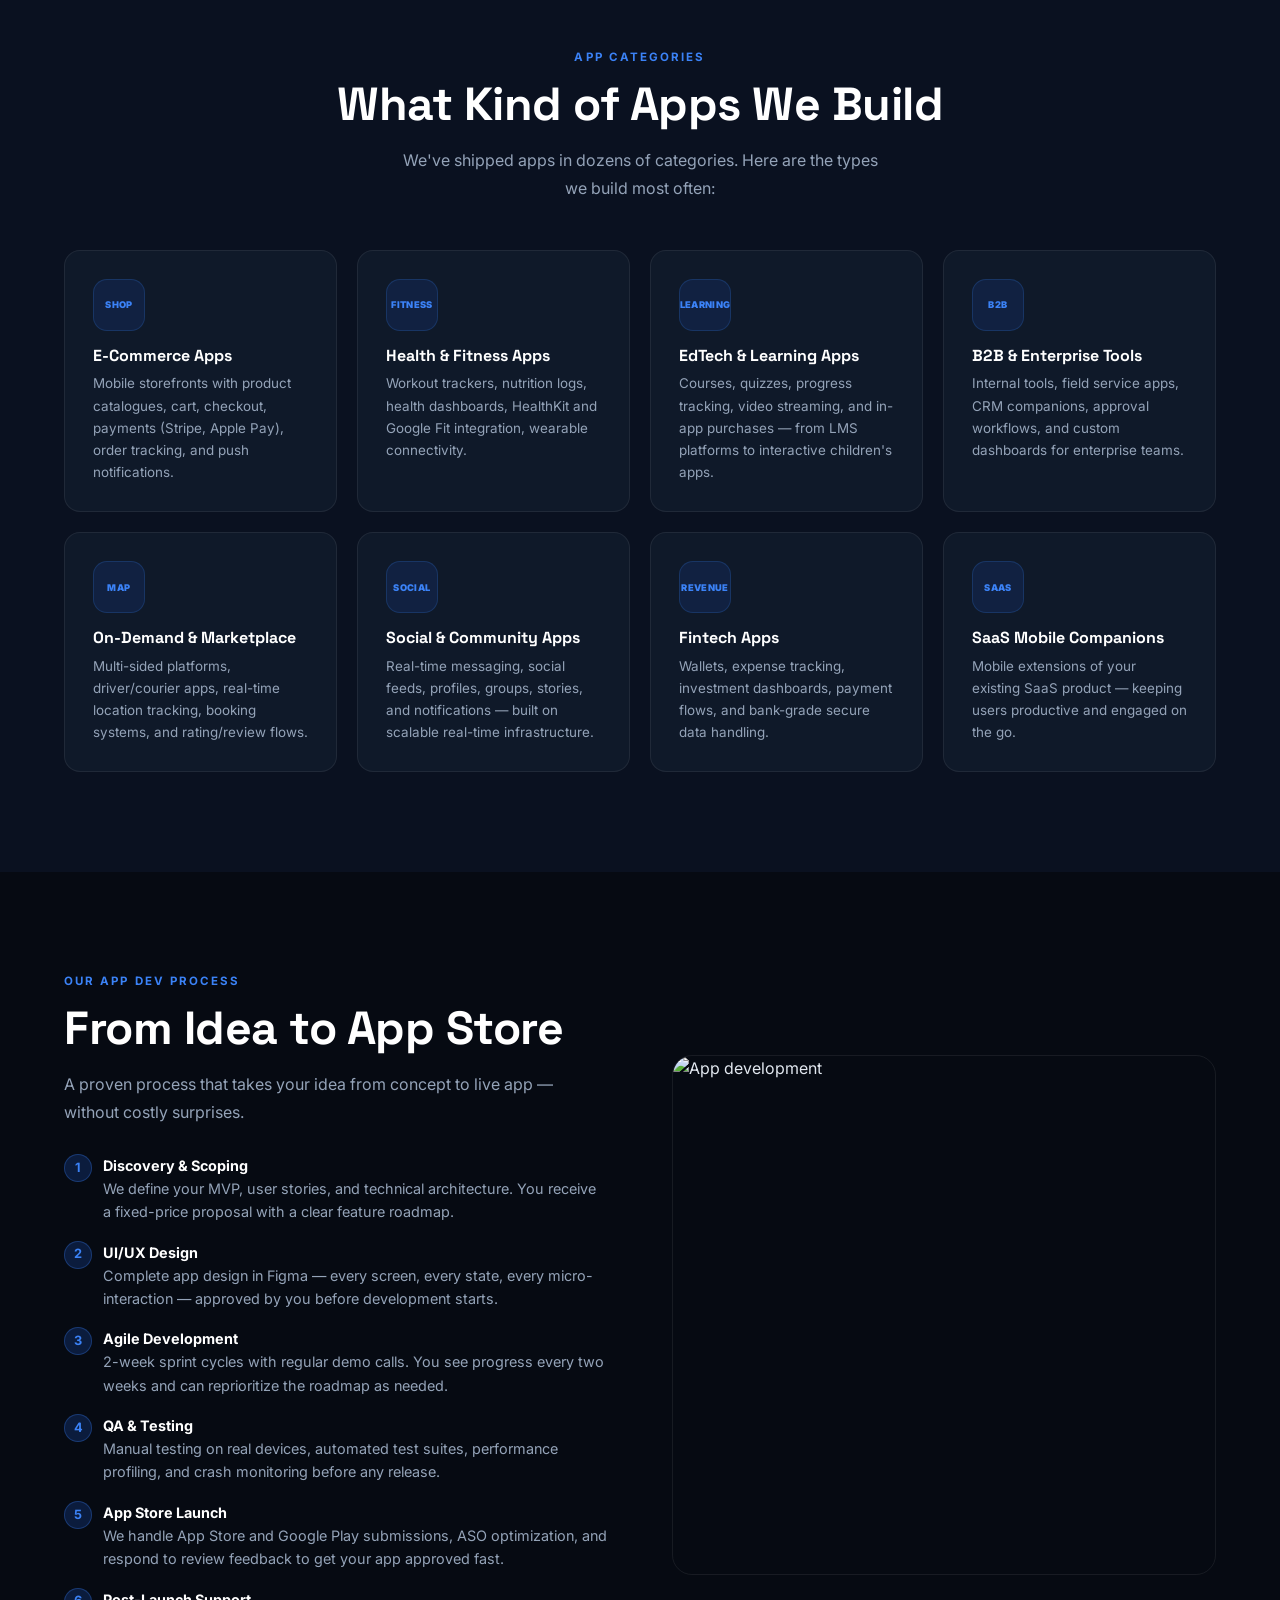
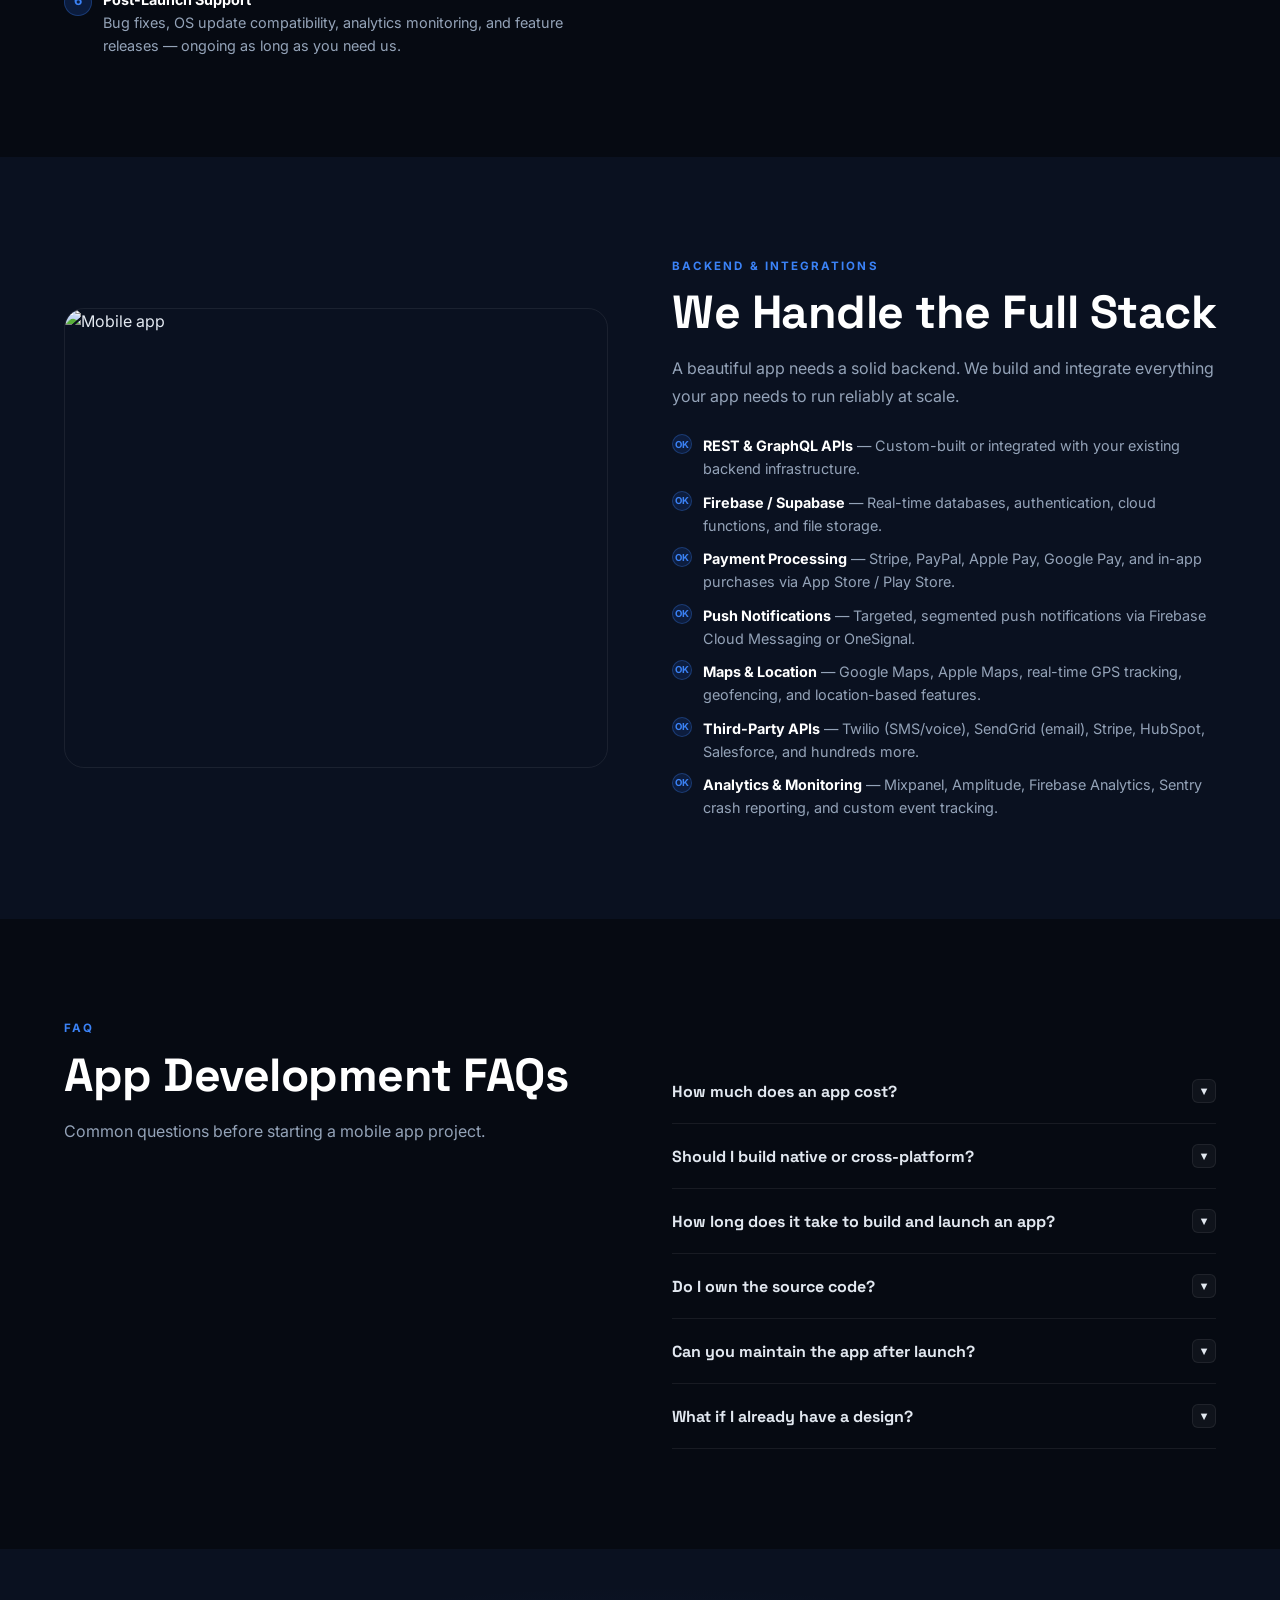
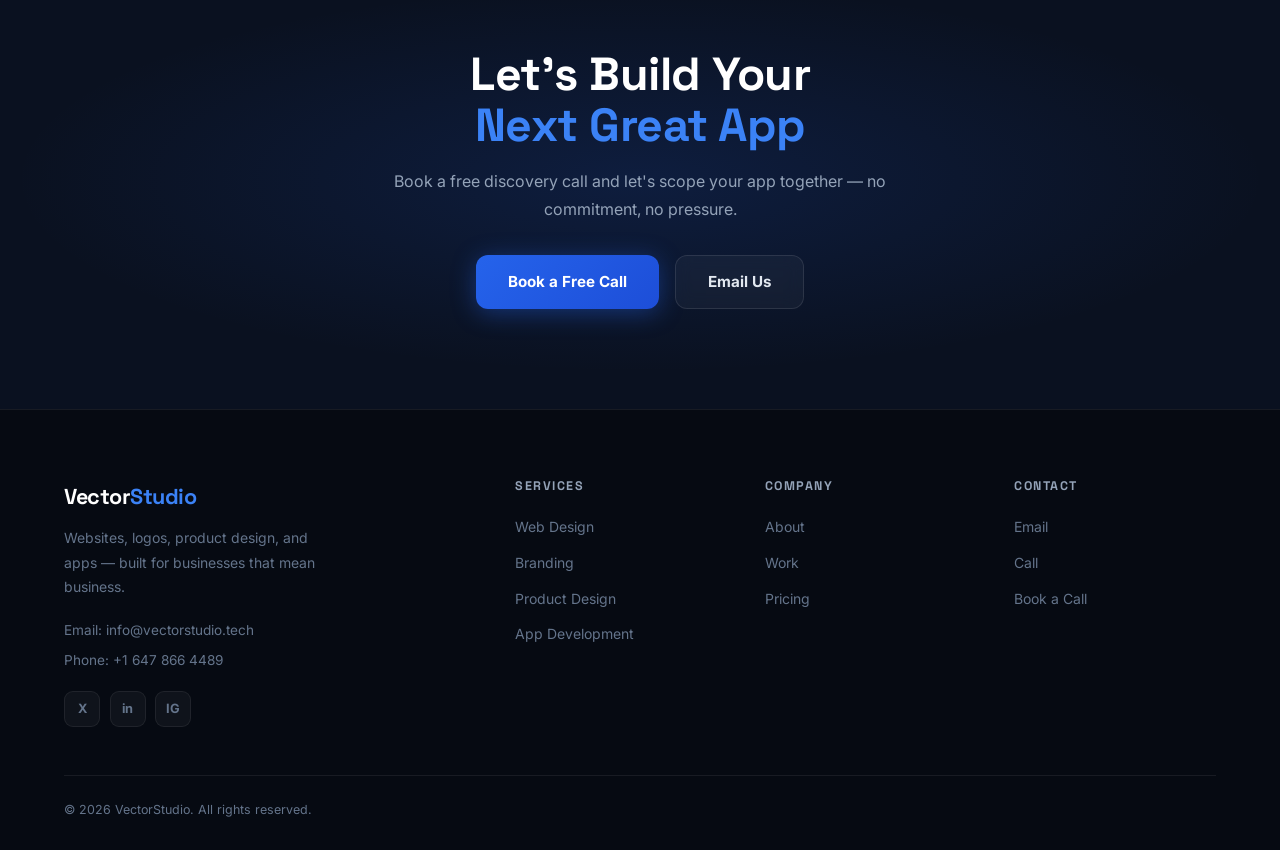
==== commit ba096fc5: "Add files via upload" ====
--- a/apps.html
+++ b/apps.html
@@ -25,6 +25,163 @@
     .stack-row{display:flex;flex-wrap:wrap;gap:.5rem;margin-top:1rem;}
     @media(max-width:768px){.two-col{grid-template-columns:1fr;}.two-col.flip{direction:ltr;}.platform-cards{grid-template-columns:1fr;}}
   </style>
+  <meta name="robots" content="index, follow, max-snippet:-1, max-image-preview:large, max-video-preview:-1" />
+  <meta property="og:type" content="website" />
+  <meta property="og:site_name" content="VectorStudio" />
+  <meta name="twitter:card" content="summary_large_image" />
+  <meta name="twitter:site" content="@vectorstudio" />
+  <meta property="og:title" content="Mobile App Development — VectorStudio" />
+  <meta property="og:description" content="iOS and Android apps beautifully designed and powerfully built. Native, React Native, and Flutter development." />
+  <meta property="og:url" content="https://vectorstudio.tech/apps.html" />
+  <script type="application/ld+json">
+  {
+  "@context": "https://schema.org",
+  "@graph": [
+    {
+      "@type": "ProfessionalService",
+      "@id": "https://vectorstudio.tech/#organization",
+      "name": "VectorStudio",
+      "url": "https://vectorstudio.tech",
+      "email": "info@vectorstudio.tech",
+      "telephone": "+1-647-866-4489",
+      "description": "VectorStudio is a full-service digital design studio helping businesses build websites, logos, product designs, and mobile apps starting at $109 per month.",
+      "priceRange": "$$",
+      "areaServed": "Worldwide",
+      "serviceType": [
+        "Website Design",
+        "Logo Design",
+        "Brand Identity",
+        "UI/UX Design",
+        "Mobile App Development"
+      ],
+      "hasOfferCatalog": {
+        "@type": "OfferCatalog",
+        "name": "Digital Design Services",
+        "itemListElement": [
+          {
+            "@type": "Offer",
+            "itemOffered": {
+              "@type": "Service",
+              "name": "Website Design and Development",
+              "url": "https://vectorstudio.tech/web-design.html"
+            }
+          },
+          {
+            "@type": "Offer",
+            "itemOffered": {
+              "@type": "Service",
+              "name": "Logo and Brand Identity Design",
+              "url": "https://vectorstudio.tech/branding.html"
+            }
+          },
+          {
+            "@type": "Offer",
+            "itemOffered": {
+              "@type": "Service",
+              "name": "Product and UI/UX Design",
+              "url": "https://vectorstudio.tech/product-design.html"
+            }
+          },
+          {
+            "@type": "Offer",
+            "itemOffered": {
+              "@type": "Service",
+              "name": "Mobile App Development",
+              "url": "https://vectorstudio.tech/apps.html"
+            }
+          }
+        ]
+      }
+    },
+    {
+      "@type": "Service",
+      "name": "Mobile App Development",
+      "provider": {
+        "@id": "https://vectorstudio.tech/#organization"
+      },
+      "url": "https://vectorstudio.tech/apps.html",
+      "description": "iOS and Android app development using Swift, Kotlin, React Native, and Flutter. Full-stack development including backend, payments, and App Store submission.",
+      "offers": {
+        "@type": "Offer",
+        "priceSpecification": {
+          "@type": "PriceSpecification",
+          "description": "Custom pricing based on project scope"
+        }
+      }
+    },
+    {
+      "@type": "FAQPage",
+      "mainEntity": [
+        {
+          "@type": "Question",
+          "name": "How much does it cost to build a mobile app with VectorStudio?",
+          "acceptedAnswer": {
+            "@type": "Answer",
+            "text": "A simple MVP app typically starts from $15,000 to $30,000. A full-featured app ranges from $30,000 to $100,000 or more depending on complexity. VectorStudio scopes every project individually."
+          }
+        },
+        {
+          "@type": "Question",
+          "name": "Should I build a native or cross-platform app?",
+          "acceptedAnswer": {
+            "@type": "Answer",
+            "text": "Native apps using Swift or Kotlin offer the best performance and full platform feature access. React Native and Flutter are faster to build and more cost-effective for most consumer and business apps."
+          }
+        },
+        {
+          "@type": "Question",
+          "name": "How long does it take to build and launch a mobile app?",
+          "acceptedAnswer": {
+            "@type": "Answer",
+            "text": "A simple MVP takes 6 to 10 weeks. A full-featured app takes 3 to 6 months. App Store review typically takes 1 to 7 days."
+          }
+        },
+        {
+          "@type": "Question",
+          "name": "Do I own the source code after VectorStudio builds my app?",
+          "acceptedAnswer": {
+            "@type": "Answer",
+            "text": "Yes. You receive 100% ownership of all code, designs, and assets upon final payment including full access to all repository, backend, and app store accounts."
+          }
+        },
+        {
+          "@type": "Question",
+          "name": "Can VectorStudio maintain the app after launch?",
+          "acceptedAnswer": {
+            "@type": "Answer",
+            "text": "Yes. VectorStudio offers monthly retainer packages for bug fixes, OS compatibility updates, new features, and performance monitoring. Enterprise clients receive SLA-backed support."
+          }
+        },
+        {
+          "@type": "Question",
+          "name": "What if I already have app designs from another designer?",
+          "acceptedAnswer": {
+            "@type": "Answer",
+            "text": "VectorStudio can build directly from your existing Figma designs. They review them for development feasibility, flag any issues, and begin development."
+          }
+        }
+      ]
+    },
+    {
+      "@type": "BreadcrumbList",
+      "itemListElement": [
+        {
+          "@type": "ListItem",
+          "position": 1,
+          "name": "Home",
+          "item": "https://vectorstudio.tech"
+        },
+        {
+          "@type": "ListItem",
+          "position": 2,
+          "name": "App Development",
+          "item": "https://vectorstudio.tech/apps.html"
+        }
+      ]
+    }
+  ]
+}
+  </script>
 </head>
 <body>
 <div id="cursor"></div><div id="cursor-ring"></div><div id="scroll-progress"></div>
@@ -45,8 +202,8 @@
 </nav>
 <div class="mobile-menu" id="mobileMenu">
   <ul><li><a href="index.html">Home</a></li><li><a href="index.html#portfolio">Work</a></li><li><a href="index.html#pricing">Pricing</a></li></ul>
-  <div class="mob-contact"><a href="mailto:info@vectorstudio.tech">✉ info@vectorstudio.tech</a><a href="tel:+16478664489">📞 +1 647 866 4489</a></div>
-  <a href="#" class="btn mob-cta" data-book>Book a Free Call →</a>
+  <div class="mob-contact"><a href="mailto:info@vectorstudio.tech">Email: info@vectorstudio.tech</a><a href="tel:+16478664489">Phone: +1 647 866 4489</a></div>
+  <a href="#" class="btn mob-cta" data-book>Book a Free Call</a>
 </div>
 
 <div class="page-hero" style="background:var(--dark-2);">
@@ -56,17 +213,17 @@
     <h1>Apps That Users<br /><span style="color:var(--blue-light)">Download & Keep</span></h1>
     <p>We build iOS and Android apps that are beautifully designed, performant, and engineered to scale — for startups launching their first product and enterprises shipping complex platforms.</p>
     <div class="hero-actions">
-      <a href="#" class="btn btn-primary" data-book>Get a Free Quote →</a>
+      <a href="#" class="btn btn-primary" data-book>Get a Free Quote</a>
       <a href="index.html#portfolio" class="btn btn-ghost">View Our Work</a>
     </div>
   </div>
 </div>
 
 <div id="services-nav">
-  <a href="web-design.html">🌐 Web Design</a>
-  <a href="branding.html">✏️ Logo & Branding</a>
-  <a href="product-design.html">🎨 Product Design</a>
-  <a href="apps.html" class="active">📱 App Development</a>
+  <a href="web-design.html">Web Design</a>
+  <a href="branding.html">Logo & Branding</a>
+  <a href="product-design.html">Product Design</a>
+  <a href="apps.html" class="active">App Development</a>
 </div>
 
 <!-- Platforms -->
@@ -78,25 +235,25 @@
   </div>
   <div class="platform-cards">
     <div class="platform-card reveal delay-1">
-      <div class="platform-icon">🍎</div>
+      <div class="platform-icon">iOS</div>
       <h4>iOS — Swift / SwiftUI</h4>
       <p>Native iPhone and iPad apps built with Swift and SwiftUI, following Apple's Human Interface Guidelines for buttery-smooth performance and App Store approval.</p>
       <div class="stack-row"><span class="tag">Swift</span><span class="tag">SwiftUI</span><span class="tag">Xcode</span><span class="tag">TestFlight</span><span class="tag">App Store</span></div>
     </div>
     <div class="platform-card reveal delay-2">
-      <div class="platform-icon">🤖</div>
+      <div class="platform-icon">Android</div>
       <h4>Android — Kotlin / Jetpack Compose</h4>
       <p>Native Android apps using Kotlin and Jetpack Compose — fast, reliable, and fully compliant with Google's Material Design 3 guidelines.</p>
       <div class="stack-row"><span class="tag">Kotlin</span><span class="tag">Jetpack Compose</span><span class="tag">Android Studio</span><span class="tag">Play Store</span></div>
     </div>
     <div class="platform-card reveal delay-3">
-      <div class="platform-icon">⚛️</div>
+      <div class="platform-icon">React Native</div>
       <h4>React Native — One Codebase, Both Platforms</h4>
       <p>Build once, ship to both iOS and Android with React Native. Ideal for startups that want to move fast without doubling development cost — without sacrificing native feel.</p>
       <div class="stack-row"><span class="tag">React Native</span><span class="tag">Expo</span><span class="tag">TypeScript</span><span class="tag">Redux</span></div>
     </div>
     <div class="platform-card reveal delay-4">
-      <div class="platform-icon">🦋</div>
+      <div class="platform-icon">Flutter</div>
       <h4>Flutter — Beautiful on Every Screen</h4>
       <p>Google's Flutter delivers pixel-perfect, native-compiled apps for iOS, Android, and web from a single Dart codebase — ideal for design-heavy or consumer products.</p>
       <div class="stack-row"><span class="tag">Flutter</span><span class="tag">Dart</span><span class="tag">Firebase</span><span class="tag">BLoC</span></div>
@@ -112,14 +269,14 @@
     <p class="section-sub">We've shipped apps in dozens of categories. Here are the types we build most often:</p>
   </div>
   <div class="features-grid">
-    <div class="feature-item reveal delay-1"><div class="feature-icon">🛒</div><h4>E-Commerce Apps</h4><p>Mobile storefronts with product catalogues, cart, checkout, payments (Stripe, Apple Pay), order tracking, and push notifications.</p></div>
-    <div class="feature-item reveal delay-2"><div class="feature-icon">💪</div><h4>Health & Fitness Apps</h4><p>Workout trackers, nutrition logs, health dashboards, HealthKit and Google Fit integration, wearable connectivity.</p></div>
-    <div class="feature-item reveal delay-3"><div class="feature-icon">📚</div><h4>EdTech & Learning Apps</h4><p>Courses, quizzes, progress tracking, video streaming, and in-app purchases — from LMS platforms to interactive children's apps.</p></div>
-    <div class="feature-item reveal delay-4"><div class="feature-icon">💼</div><h4>B2B & Enterprise Tools</h4><p>Internal tools, field service apps, CRM companions, approval workflows, and custom dashboards for enterprise teams.</p></div>
-    <div class="feature-item reveal delay-1"><div class="feature-icon">🗺️</div><h4>On-Demand & Marketplace</h4><p>Multi-sided platforms, driver/courier apps, real-time location tracking, booking systems, and rating/review flows.</p></div>
-    <div class="feature-item reveal delay-2"><div class="feature-icon">💬</div><h4>Social & Community Apps</h4><p>Real-time messaging, social feeds, profiles, groups, stories, and notifications — built on scalable real-time infrastructure.</p></div>
-    <div class="feature-item reveal delay-3"><div class="feature-icon">💰</div><h4>Fintech Apps</h4><p>Wallets, expense tracking, investment dashboards, payment flows, and bank-grade secure data handling.</p></div>
-    <div class="feature-item reveal delay-4"><div class="feature-icon">🔔</div><h4>SaaS Mobile Companions</h4><p>Mobile extensions of your existing SaaS product — keeping users productive and engaged on the go.</p></div>
+    <div class="feature-item reveal delay-1"><div class="feature-icon">Shop</div><h4>E-Commerce Apps</h4><p>Mobile storefronts with product catalogues, cart, checkout, payments (Stripe, Apple Pay), order tracking, and push notifications.</p></div>
+    <div class="feature-item reveal delay-2"><div class="feature-icon">Fitness</div><h4>Health & Fitness Apps</h4><p>Workout trackers, nutrition logs, health dashboards, HealthKit and Google Fit integration, wearable connectivity.</p></div>
+    <div class="feature-item reveal delay-3"><div class="feature-icon">Learning</div><h4>EdTech & Learning Apps</h4><p>Courses, quizzes, progress tracking, video streaming, and in-app purchases — from LMS platforms to interactive children's apps.</p></div>
+    <div class="feature-item reveal delay-4"><div class="feature-icon">B2B</div><h4>B2B & Enterprise Tools</h4><p>Internal tools, field service apps, CRM companions, approval workflows, and custom dashboards for enterprise teams.</p></div>
+    <div class="feature-item reveal delay-1"><div class="feature-icon">Map</div><h4>On-Demand & Marketplace</h4><p>Multi-sided platforms, driver/courier apps, real-time location tracking, booking systems, and rating/review flows.</p></div>
+    <div class="feature-item reveal delay-2"><div class="feature-icon">Social</div><h4>Social & Community Apps</h4><p>Real-time messaging, social feeds, profiles, groups, stories, and notifications — built on scalable real-time infrastructure.</p></div>
+    <div class="feature-item reveal delay-3"><div class="feature-icon">Revenue</div><h4>Fintech Apps</h4><p>Wallets, expense tracking, investment dashboards, payment flows, and bank-grade secure data handling.</p></div>
+    <div class="feature-item reveal delay-4"><div class="feature-icon">SaaS</div><h4>SaaS Mobile Companions</h4><p>Mobile extensions of your existing SaaS product — keeping users productive and engaged on the go.</p></div>
   </div>
 </section>
 
@@ -140,7 +297,7 @@
       </ul>
     </div>
     <div class="reveal-right">
-      <img src="https://images.unsplash.com/photo-1512941937938-a272fd64f8dc?w=700&q=80&auto=format&fit=crop" alt="App development" class="service-img-full" style="height:520px"/>
+      <img src="images/app-development.jpg" alt="App development" class="service-img-full" style="height:520px" onerror="this.onerror=null;this.src='https://images.unsplash.com/photo-1551650975-87deedd944c3?w=1200&q=80&auto=format&fit=crop'" />
     </div>
   </div>
 </section>
@@ -153,17 +310,17 @@
       <h2 class="section-title">We Handle the Full Stack</h2>
       <p class="section-sub" style="max-width:100%">A beautiful app needs a solid backend. We build and integrate everything your app needs to run reliably at scale.</p>
       <ul class="checklist" style="margin-top:1.5rem">
-        <li><div class="check">✓</div><span><strong style="color:#fff">REST & GraphQL APIs</strong> — Custom-built or integrated with your existing backend infrastructure.</span></li>
-        <li><div class="check">✓</div><span><strong style="color:#fff">Firebase / Supabase</strong> — Real-time databases, authentication, cloud functions, and file storage.</span></li>
-        <li><div class="check">✓</div><span><strong style="color:#fff">Payment Processing</strong> — Stripe, PayPal, Apple Pay, Google Pay, and in-app purchases via App Store / Play Store.</span></li>
-        <li><div class="check">✓</div><span><strong style="color:#fff">Push Notifications</strong> — Targeted, segmented push notifications via Firebase Cloud Messaging or OneSignal.</span></li>
-        <li><div class="check">✓</div><span><strong style="color:#fff">Maps & Location</strong> — Google Maps, Apple Maps, real-time GPS tracking, geofencing, and location-based features.</span></li>
-        <li><div class="check">✓</div><span><strong style="color:#fff">Third-Party APIs</strong> — Twilio (SMS/voice), SendGrid (email), Stripe, HubSpot, Salesforce, and hundreds more.</span></li>
-        <li><div class="check">✓</div><span><strong style="color:#fff">Analytics & Monitoring</strong> — Mixpanel, Amplitude, Firebase Analytics, Sentry crash reporting, and custom event tracking.</span></li>
+        <li><div class="check">OK</div><span><strong style="color:#fff">REST & GraphQL APIs</strong> — Custom-built or integrated with your existing backend infrastructure.</span></li>
+        <li><div class="check">OK</div><span><strong style="color:#fff">Firebase / Supabase</strong> — Real-time databases, authentication, cloud functions, and file storage.</span></li>
+        <li><div class="check">OK</div><span><strong style="color:#fff">Payment Processing</strong> — Stripe, PayPal, Apple Pay, Google Pay, and in-app purchases via App Store / Play Store.</span></li>
+        <li><div class="check">OK</div><span><strong style="color:#fff">Push Notifications</strong> — Targeted, segmented push notifications via Firebase Cloud Messaging or OneSignal.</span></li>
+        <li><div class="check">OK</div><span><strong style="color:#fff">Maps & Location</strong> — Google Maps, Apple Maps, real-time GPS tracking, geofencing, and location-based features.</span></li>
+        <li><div class="check">OK</div><span><strong style="color:#fff">Third-Party APIs</strong> — Twilio (SMS/voice), SendGrid (email), Stripe, HubSpot, Salesforce, and hundreds more.</span></li>
+        <li><div class="check">OK</div><span><strong style="color:#fff">Analytics & Monitoring</strong> — Mixpanel, Amplitude, Firebase Analytics, Sentry crash reporting, and custom event tracking.</span></li>
       </ul>
     </div>
     <div class="reveal-left">
-      <img src="https://images.unsplash.com/photo-1571019613454-1cb2f99b2d8b?w=700&q=80&auto=format&fit=crop" alt="Mobile app" class="service-img-full" style="height:460px"/>
+      <img src="images/portfolio-fitness-app.jpg" alt="Mobile app" class="service-img-full" style="height:460px" onerror="this.onerror=null;this.src='https://images.unsplash.com/photo-1571019613454-1cb2f99b2d8b?w=1200&q=80&auto=format&fit=crop'" />
     </div>
   </div>
 </section>
@@ -192,14 +349,14 @@
   <h2 class="section-title reveal" style="position:relative;">Let's Build Your<br /><span style="color:var(--blue-light)">Next Great App</span></h2>
   <p class="section-sub reveal" style="margin:0 auto 2rem;position:relative;">Book a free discovery call and let's scope your app together — no commitment, no pressure.</p>
   <div class="hero-actions centered-actions reveal" style="justify-content:center;position:relative;">
-    <a href="#" class="btn btn-primary" data-book>Book a Free Call →</a>
+    <a href="#" class="btn btn-primary" data-book>Book a Free Call</a>
     <a href="mailto:info@vectorstudio.tech" class="btn btn-ghost">Email Us</a>
   </div>
 </section>
 
 <footer>
   <div class="footer-grid">
-    <div class="footer-brand"><a href="index.html" class="logo">Vector<span>Studio</span></a><p>Websites, logos, product design, and apps — built for businesses that mean business.</p><div class="footer-contact"><a href="mailto:info@vectorstudio.tech">✉ info@vectorstudio.tech</a><a href="tel:+16478664489">📞 +1 647 866 4489</a></div><div class="social-links"><a href="#" class="social-link">𝕏</a><a href="#" class="social-link">in</a><a href="#" class="social-link">◎</a></div></div>
+    <div class="footer-brand"><a href="index.html" class="logo">Vector<span>Studio</span></a><p>Websites, logos, product design, and apps — built for businesses that mean business.</p><div class="footer-contact"><a href="mailto:info@vectorstudio.tech">Email: info@vectorstudio.tech</a><a href="tel:+16478664489">Phone: +1 647 866 4489</a></div><div class="social-links"><a href="#" class="social-link">X</a><a href="#" class="social-link">in</a><a href="#" class="social-link">IG</a></div></div>
     <div class="footer-col"><h5>Services</h5><ul><li><a href="web-design.html">Web Design</a></li><li><a href="branding.html">Branding</a></li><li><a href="product-design.html">Product Design</a></li><li><a href="apps.html">App Development</a></li></ul></div>
     <div class="footer-col"><h5>Company</h5><ul><li><a href="index.html#why">About</a></li><li><a href="index.html#portfolio">Work</a></li><li><a href="index.html#pricing">Pricing</a></li></ul></div>
     <div class="footer-col"><h5>Contact</h5><ul><li><a href="mailto:info@vectorstudio.tech">Email</a></li><li><a href="tel:+16478664489">Call</a></li><li><a href="#" data-book>Book a Call</a></li></ul></div>
@@ -209,7 +366,7 @@
 
 <div class="modal-backdrop" id="bookingModal">
   <div class="modal" role="dialog" aria-modal="true">
-    <button class="modal-close">✕</button>
+    <button class="modal-close">&times;</button>
     <div id="formBody">
       <h3>Book Your Free Discovery Call</h3>
       <p class="modal-sub">Tell us about your app idea and we'll confirm your slot within 24 hours.</p>
@@ -225,10 +382,10 @@
           <div class="form-group"><label>Preferred Date *</label><input type="date" name="Preferred Date" required/></div>
           <div class="form-group"><label>Preferred Time *</label><select name="Preferred Time" required><option value="" disabled selected>Choose…</option><option>Morning 9AM–12PM</option><option>Afternoon 12PM–5PM</option><option>Evening 5PM–7PM</option></select></div>
         </div>
-        <button type="submit" class="btn-submit" id="submitBtn">Book My Appointment →</button>
+        <button type="submit" class="btn-submit" id="submitBtn">Book My Appointment</button>
       </form>
     </div>
-    <div class="form-success" id="formSuccess"><div class="success-icon">✓</div><h4>You're booked in!</h4><p>We'll confirm at <strong>info@vectorstudio.tech</strong> within 24 hours.</p></div>
+    <div class="form-success" id="formSuccess"><div class="success-icon">OK</div><h4>You're booked in!</h4><p>We'll confirm at <strong>info@vectorstudio.tech</strong> within 24 hours.</p></div>
   </div>
 </div>
 <script src="script.js"></script>
--- a/style.css
+++ b/style.css
@@ -229,6 +229,69 @@
   font-size: 0.6rem; color: var(--blue-light); font-weight: 700;
 }
 
+/* ── TEXT-BASED ICON BOXES (replaces emoji icons) ── */
+.feature-icon {
+  font-size: 0.58rem !important;
+  font-weight: 900 !important;
+  letter-spacing: 0.04em !important;
+  text-transform: uppercase !important;
+  color: var(--blue-light) !important;
+  line-height: 1 !important;
+  text-align: center !important;
+}
+.platform-icon {
+  font-size: 0.75rem !important;
+  font-weight: 900 !important;
+  letter-spacing: 0.03em !important;
+  text-transform: uppercase !important;
+  color: var(--blue-light) !important;
+  margin-bottom: 0.75rem !important;
+  line-height: 1.2 !important;
+}
+.why-icon {
+  font-size: 0.6rem !important;
+  font-weight: 900 !important;
+  letter-spacing: 0.04em !important;
+  text-transform: uppercase !important;
+  color: var(--blue-light) !important;
+  line-height: 1 !important;
+}
+.service-icon-badge {
+  font-size: 0.52rem !important;
+  font-weight: 900 !important;
+  letter-spacing: 0.06em !important;
+  text-transform: uppercase !important;
+  color: var(--blue-light) !important;
+  line-height: 1 !important;
+}
+.deliverable .di {
+  font-size: 0.58rem !important;
+  font-weight: 900 !important;
+  letter-spacing: 0.04em !important;
+  text-transform: uppercase !important;
+  color: var(--blue-light) !important;
+  display: block !important;
+  margin-bottom: 0.5rem !important;
+  line-height: 1 !important;
+}
+.ic {
+  font-size: 0.62rem !important;
+  font-weight: 900 !important;
+  letter-spacing: 0.04em !important;
+  color: var(--blue-light) !important;
+  line-height: 1 !important;
+}
+.service-arrow {
+  font-size: 0.68rem !important;
+  font-weight: 700 !important;
+  letter-spacing: 0.06em !important;
+  text-transform: uppercase !important;
+}
+.portfolio-arrow {
+  font-size: 0.78rem !important;
+  font-weight: 600 !important;
+}
+
 /* ── REVEAL ANIMATIONS ── */
 .reveal {
   opacity: 0; transform: translateY(30px);
